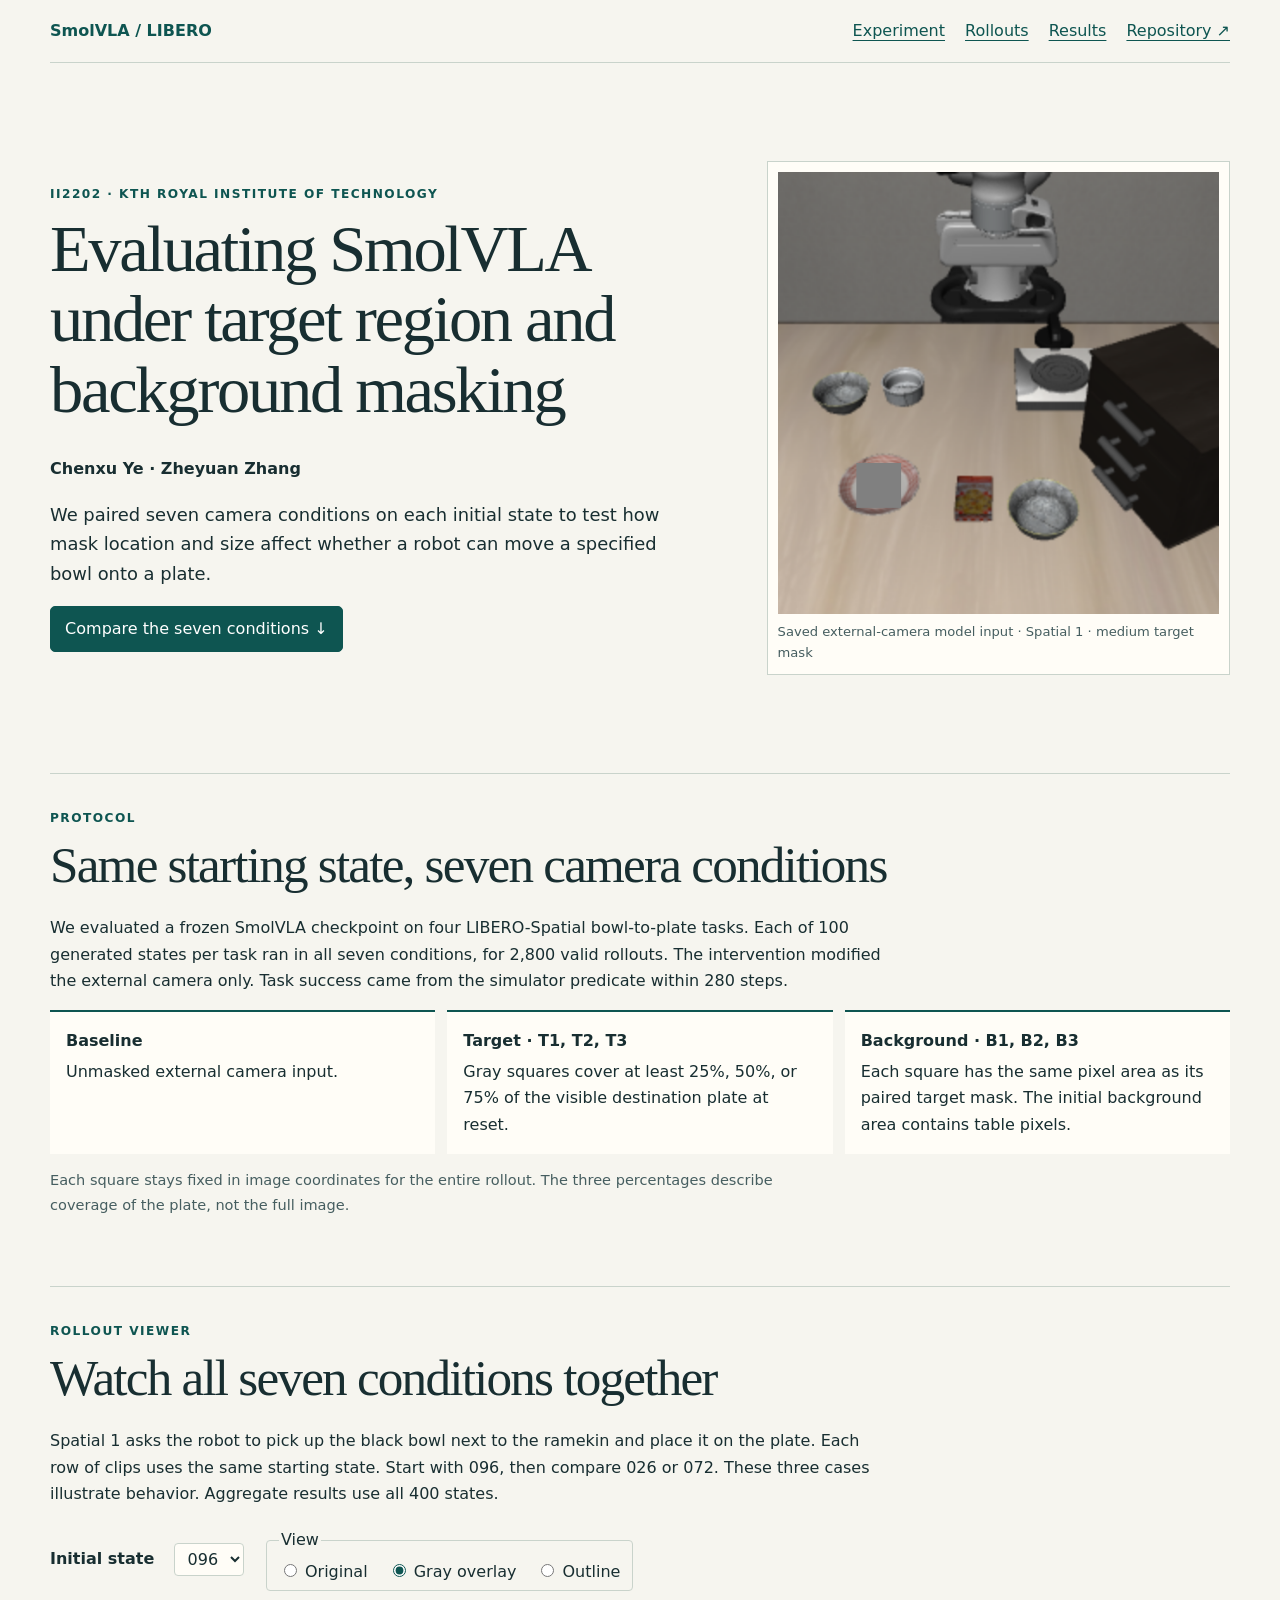
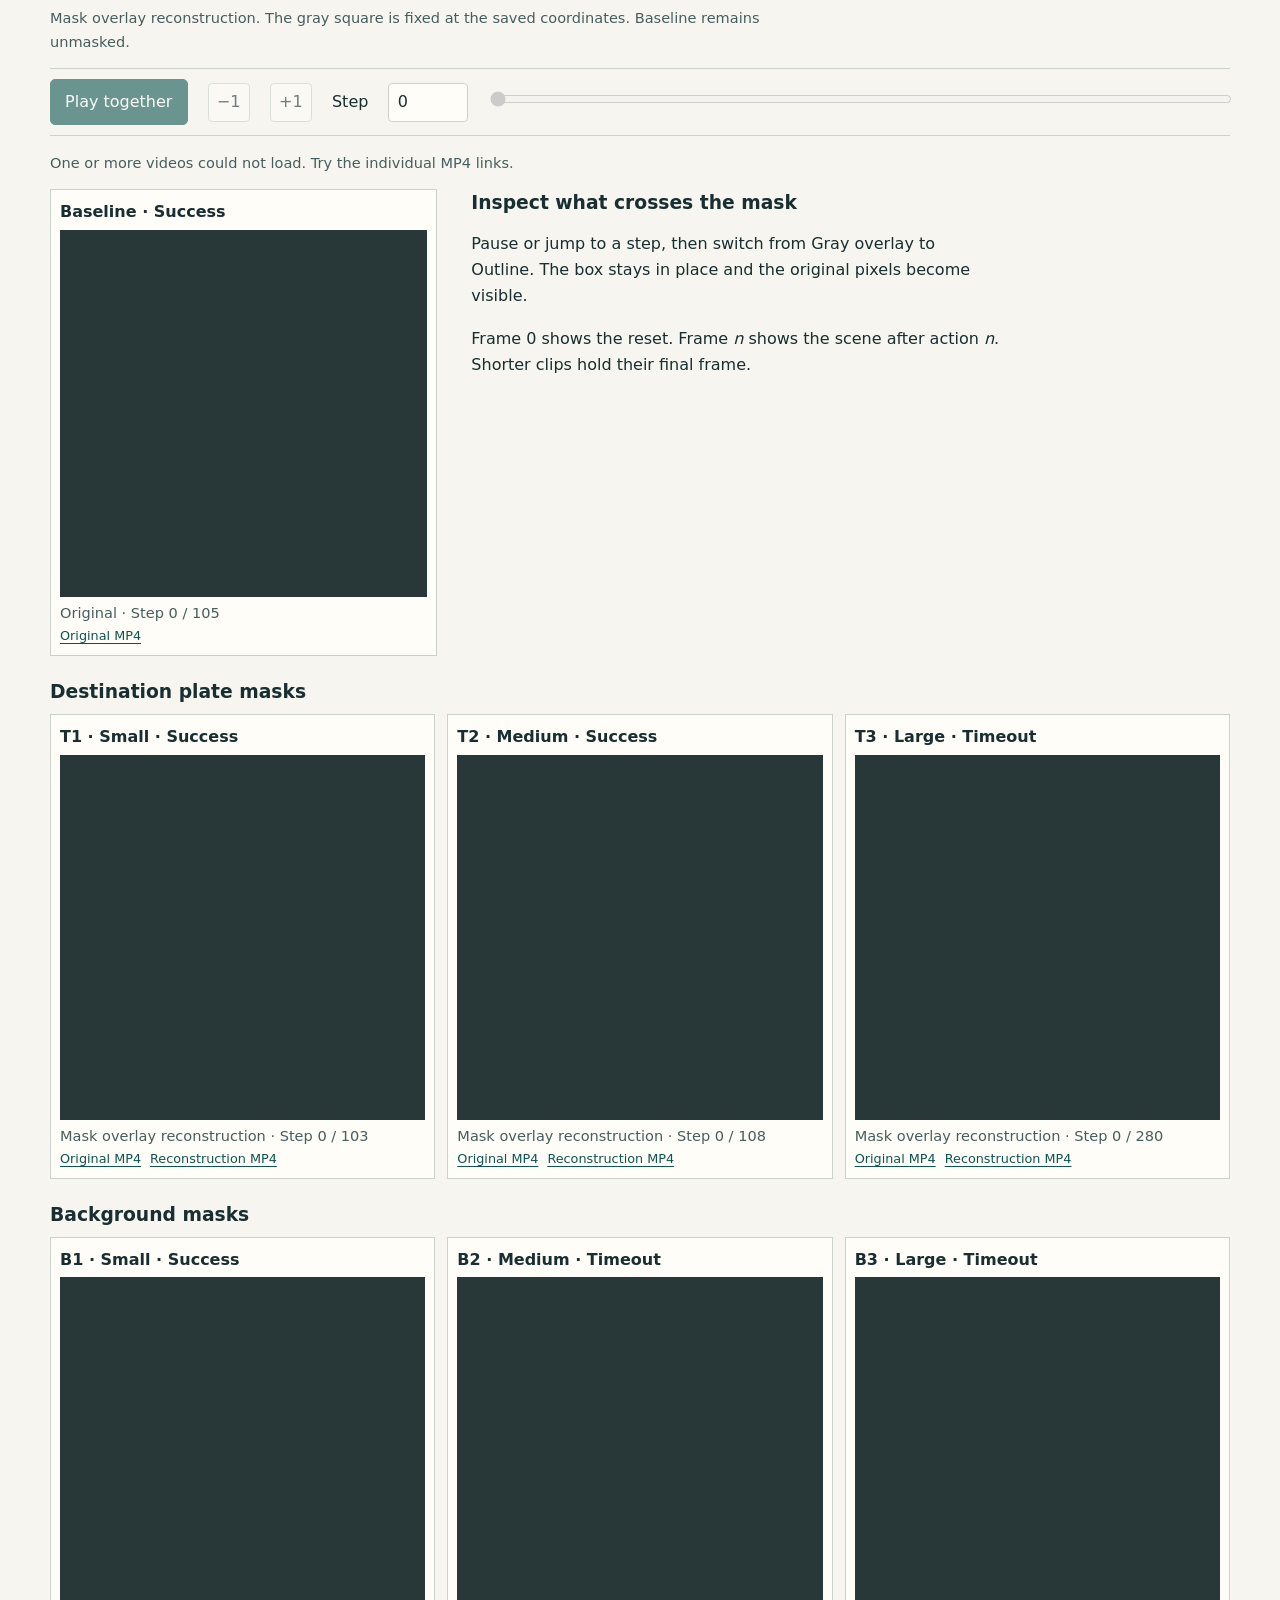
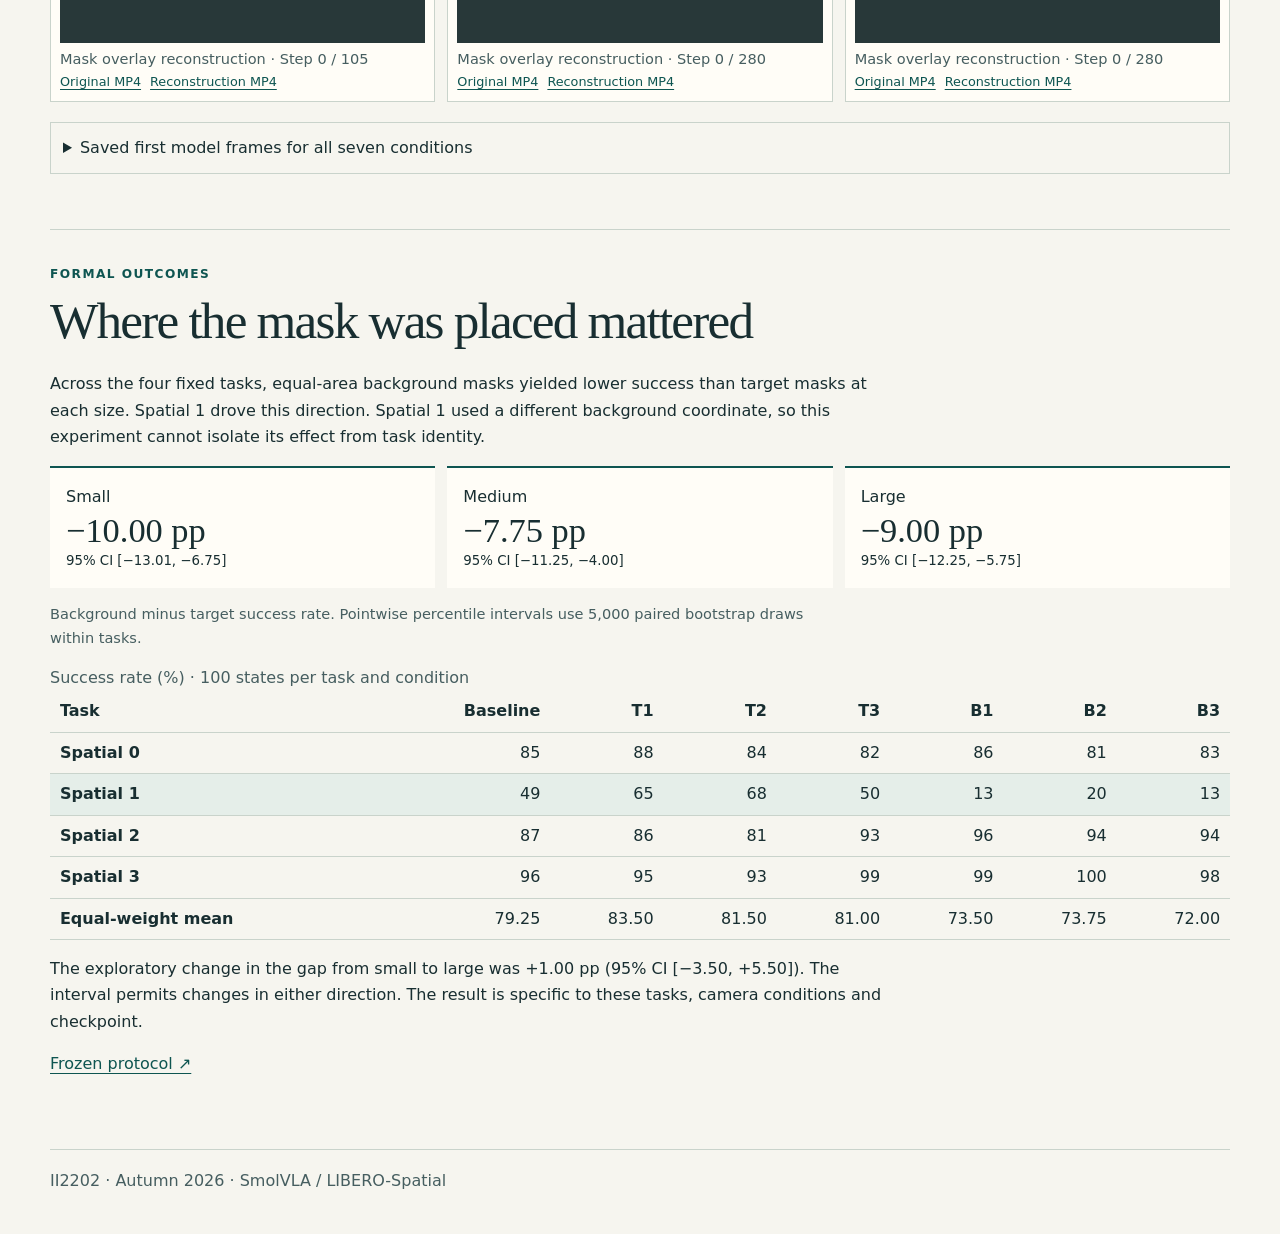
==== docs/project/index.html @ 7a245ce6 "Publish SmolVLA experiment project page and seven-condition viewer" ====
<!doctype html>
<html lang="en">
<head>
<meta charset="utf-8">
<meta name="viewport" content="width=device-width, initial-scale=1">
<meta name="description" content="A paired evaluation of target and background occlusion in SmolVLA, with synchronized LIBERO-Spatial rollout examples.">
<title>Evaluating SmolVLA under target region and background masking</title>
<link rel="stylesheet" href="style.css">
<script src="cases.js" defer></script>
<script src="review.js" defer></script>
</head>
<body>
<header class="wrap masthead"><a href="#" class="brand">SmolVLA / LIBERO</a><nav aria-label="Sections"><a href="#design">Experiment</a><a href="#demos">Rollouts</a><a href="#results">Results</a><a href="https://github.com/ZheyuanZeno/vla-study">Repository ↗</a></nav></header>
<main>
<section class="hero wrap">
<div><p class="eyebrow">II2202 · KTH Royal Institute of Technology</p><h1>Evaluating SmolVLA under target region and background masking</h1>
<p class="authors">Chenxu Ye · Zheyuan Zhang</p>
<p class="lede">We paired seven camera conditions on each initial state to test how mask location and size affect whether a robot can move a specified bowl onto a plate.</p>
<a class="button" href="#demos">Compare the seven conditions ↓</a></div>
<figure class="hero-image"><img src="media/096/T2-input.png" width="512" height="512" alt="The external model input, with a gray square partially covering the destination plate"><figcaption>Saved external-camera model input · Spatial 1 · medium target mask</figcaption></figure>
</section>
<section class="wrap section" id="design">
<p class="eyebrow">Protocol</p><h2>Same starting state, seven camera conditions</h2>
<p>We evaluated a frozen SmolVLA checkpoint on four LIBERO-Spatial bowl-to-plate tasks. Each of 100 generated states per task ran in all seven conditions, for 2,800 valid rollouts. The intervention modified the external camera only. Task success came from the simulator predicate within 280 steps.</p>
<div class="design">
<div><strong>Baseline</strong><p>Unmasked external camera input.</p></div>
<div><strong>Target · T1, T2, T3</strong><p>Gray squares cover at least 25%, 50%, or 75% of the visible destination plate at reset.</p></div>
<div><strong>Background · B1, B2, B3</strong><p>Each square has the same pixel area as its paired target mask. The initial background area contains table pixels.</p></div>
</div>
<p class="muted">Each square stays fixed in image coordinates for the entire rollout. The three percentages describe coverage of the plate, not the full image.</p>
</section>
<section class="wrap section" id="demos">
<p class="eyebrow">Rollout viewer</p><h2>Watch all seven conditions together</h2>
<p>Spatial 1 asks the robot to pick up the black bowl next to the ramekin and place it on the plate. Each row of clips uses the same starting state. Start with 096, then compare 026 or 072. These three cases illustrate behavior. Aggregate results use all 400 states.</p>
<div class="toolbar">
<label for="state"><strong>Initial state</strong></label><select id="state"><option value="096">096</option><option value="026">026</option><option value="072">072</option></select>
<fieldset id="modes"><legend>View</legend>
<label><input type="radio" name="mode" value="original"> Original</label>
<label><input type="radio" name="mode" value="reconstruction" checked> Gray overlay</label>
<label><input type="radio" name="mode" value="outline"> Outline</label></fieldset>
</div>
<p id="mode-note" class="muted">Gray squares reconstruct the saved mask location on the external camera footage.</p>
<div class="transport">
<button type="button" id="play" disabled>Play together</button>
<button type="button" id="prev" aria-label="Previous step" disabled>−1</button>
<button type="button" id="next" aria-label="Next step" disabled>+1</button>
<label for="step">Step</label><input id="step" type="number" min="0" value="0" disabled>
<label class="slider"><span class="sr-only">Rollout step</span><input id="seek" type="range" min="0" value="0" disabled></label>
</div>
<p id="status" class="muted" role="status">Loading videos…</p>
<div id="players">
<div class="baseline-grid"><div id="baseline"></div><div class="viewer-help"><h3>Inspect what crosses the mask</h3><p>Pause or jump to a step, then switch from Gray overlay to Outline. The box stays in place and the original pixels become visible.</p><p>Frame 0 shows the reset. Frame <i>n</i> shows the scene after action <i>n</i>. Shorter clips hold their final frame.</p></div></div>
<h3>Destination plate masks</h3><div class="clips" id="target"></div>
<h3>Background masks</h3><div class="clips" id="background"></div>
</div>
<details class="evidence"><summary>Saved first model frames for all seven conditions</summary><p>These are the saved <code>masked.png</code> images. The video overlays are reconstructed from external-camera recordings. Model input was saved independently at the first frame only.</p><div class="initial-grid" id="initial"></div></details>
</section>
<section class="wrap section" id="results">
<p class="eyebrow">Formal outcomes</p><h2>Where the mask was placed mattered</h2>
<p>Across the four fixed tasks, equal-area background masks yielded lower success than target masks at each size. Spatial 1 drove this direction. Spatial 1 used a different background coordinate, so this experiment cannot isolate its effect from task identity.</p>
<div class="gaps">
<div><span>Small</span><strong>−10.00 pp</strong><small>95% CI [−13.01, −6.75]</small></div>
<div><span>Medium</span><strong>−7.75 pp</strong><small>95% CI [−11.25, −4.00]</small></div>
<div><span>Large</span><strong>−9.00 pp</strong><small>95% CI [−12.25, −5.75]</small></div>
</div>
<p class="muted">Background minus target success rate. Pointwise percentile intervals use 5,000 paired bootstrap draws within tasks.</p>
<div class="table-scroll"><table>
<caption>Success rate (%) · 100 states per task and condition</caption>
<thead><tr><th scope="col">Task</th><th scope="col">Baseline</th><th scope="col">T1</th><th scope="col">T2</th><th scope="col">T3</th><th scope="col">B1</th><th scope="col">B2</th><th scope="col">B3</th></tr></thead>
<tbody><tr><th scope="row">Spatial 0</th><td>85</td><td>88</td><td>84</td><td>82</td><td>86</td><td>81</td><td>83</td></tr>
<tr class="highlight"><th scope="row">Spatial 1</th><td>49</td><td>65</td><td>68</td><td>50</td><td>13</td><td>20</td><td>13</td></tr>
<tr><th scope="row">Spatial 2</th><td>87</td><td>86</td><td>81</td><td>93</td><td>96</td><td>94</td><td>94</td></tr>
<tr><th scope="row">Spatial 3</th><td>96</td><td>95</td><td>93</td><td>99</td><td>99</td><td>100</td><td>98</td></tr>
<tr><th scope="row">Equal-weight mean</th><td>79.25</td><td>83.50</td><td>81.50</td><td>81.00</td><td>73.50</td><td>73.75</td><td>72.00</td></tr></tbody></table></div>
<p>The exploratory change in the gap from small to large was +1.00 pp (95% CI [−3.50, +5.50]). The interval permits changes in either direction. The result is specific to these tasks, camera conditions and checkpoint.</p>
<p><a href="https://github.com/ZheyuanZeno/vla-study/blob/main/configs/formal_fresh100_protocol.json">Frozen protocol ↗</a></p>
</section>
</main>
<footer class="wrap">II2202 · Autumn 2026 · SmolVLA / LIBERO-Spatial</footer>
</body></html>
---- docs/project/style.css ----
:root{color-scheme:light;--paper:#f6f5ef;--ink:#182e31;--muted:#465e60;--teal:#0e5551;--line:#c9d3cb;--white:#fffdf7;font:16px/1.65 "Instrument Sans",system-ui,sans-serif;color:var(--ink);background:var(--paper)}
*{box-sizing:border-box}body{margin:0}.wrap{width:min(1180px,calc(100% - 40px));margin-inline:auto}
a{color:var(--teal);text-underline-offset:.22em}.masthead,.masthead nav,.toolbar,fieldset,.transport,.links{display:flex;gap:12px 20px;align-items:center;flex-wrap:wrap}.masthead{justify-content:space-between;border-bottom:1px solid var(--line);padding-block:18px}.brand{font-weight:750;text-decoration:none}
.hero{display:grid;grid-template-columns:minmax(0,1.15fr) minmax(300px,.85fr);gap:clamp(28px,7vw,90px);align-items:center;padding-block:clamp(36px,8vw,98px)}
h1,h2{font-family:"Instrument Serif",Georgia,serif;font-weight:500;line-height:1.06;letter-spacing:-.035em;margin:.14em 0 .45em}h1{font-size:clamp(2.65rem,5.2vw,4.9rem)}h2{font-size:clamp(2rem,4vw,3.25rem)}h3{line-height:1.25;margin:1.3em 0 .55em}
.eyebrow{font-size:.76rem;font-weight:750;text-transform:uppercase;letter-spacing:.12em;color:var(--teal);margin:0 0 .8em}.authors{font-weight:650}.lede{font-size:1.12rem}.button,#play{display:inline-block;background:var(--teal);color:white;text-decoration:none;border:1px solid var(--teal);border-radius:5px;padding:.55em .88em}
figure{margin:0}.hero-image{border:1px solid var(--line);background:var(--white);padding:10px}.hero-image figcaption{font-size:.82rem;color:var(--muted);margin-top:7px}img,video{display:block;width:100%;height:auto}
.section{padding-block:34px 55px;border-top:1px solid var(--line)}.section>p{max-width:82ch}.muted,.caption{color:var(--muted);font-size:.91rem}
.design,.gaps,.clips{display:grid;grid-template-columns:repeat(3,minmax(0,1fr));gap:12px}.design>div,.gaps>div{background:var(--white);padding:16px;border-top:2px solid var(--teal)}.design p{margin:.25em 0 0}.gaps strong,.gaps small{display:block}.gaps strong{font:2.15rem Georgia,serif}
.toolbar{margin-top:20px}fieldset{border:1px solid var(--line);border-radius:4px;padding:5px 12px}input[type=radio]{accent-color:var(--teal)}.transport{padding:10px 0;border-block:1px solid var(--line)}
button,select,input[type=number]{font:inherit;color:inherit;padding:.32em .52em;border:1px solid var(--line);border-radius:4px;background:var(--white)}button,summary{cursor:pointer}button:disabled{opacity:.6}.slider{flex:1 1 190px}.slider input{width:100%;accent-color:var(--teal)}input[type=number]{width:5em}.sr-only{position:absolute;clip-path:inset(50%);width:1px;height:1px;overflow:hidden}
.baseline-grid{display:grid;grid-template-columns:minmax(0,1fr) minmax(0,2fr);gap:18px;align-items:start}.viewer-help{padding:2px 16px;max-width:55ch}.viewer-help h3{margin-top:0}
.frame{background:var(--white);border:1px solid var(--line);padding:9px;min-width:0}.label{font-weight:700}.media{position:relative;aspect-ratio:1;background:#283839;margin:.25em 0}.media video{aspect-ratio:1;object-fit:contain}.outline{position:absolute;box-sizing:border-box;pointer-events:none;border:2px solid #ffb13b}.links{font-size:.8rem;gap:3px 9px}.initial-grid{display:grid;grid-template-columns:repeat(4,minmax(0,1fr));gap:8px}
.evidence{margin-top:20px;border:1px solid var(--line);padding:12px}.table-scroll{overflow:auto}table{width:100%;border-collapse:collapse;font-variant-numeric:tabular-nums}caption{text-align:left;color:var(--muted)}th,td{padding:.44em .62em;border-bottom:1px solid var(--line);white-space:nowrap;text-align:right}th:first-child{text-align:left}.highlight{background:#e5eee9}footer{border-top:1px solid var(--line);padding:18px 0 40px;color:var(--muted)}
@media(max-width:700px){.hero,.baseline-grid{grid-template-columns:1fr}.hero-image{max-width:440px}.clips,.initial-grid{grid-template-columns:repeat(2,minmax(0,1fr))}.design,.gaps{grid-template-columns:1fr}}
@media(max-width:380px){.clips,.initial-grid{grid-template-columns:1fr}}
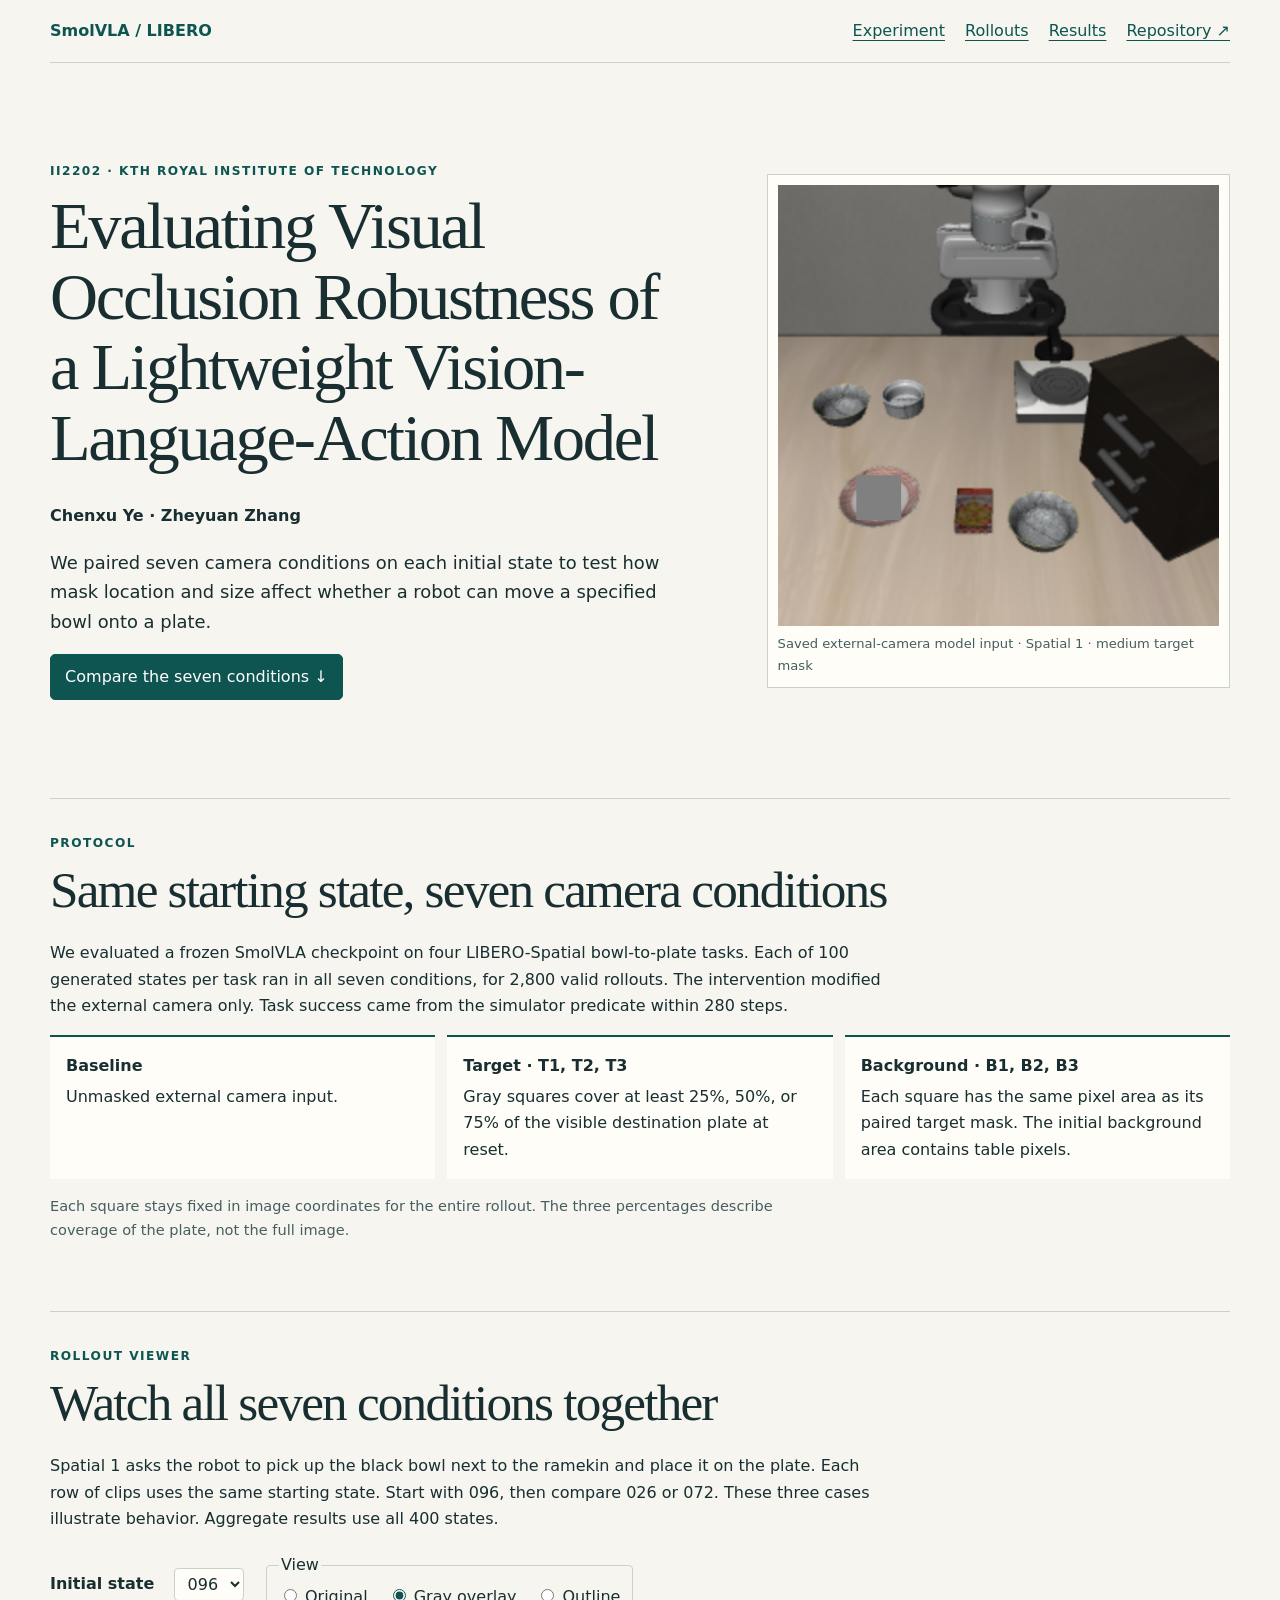
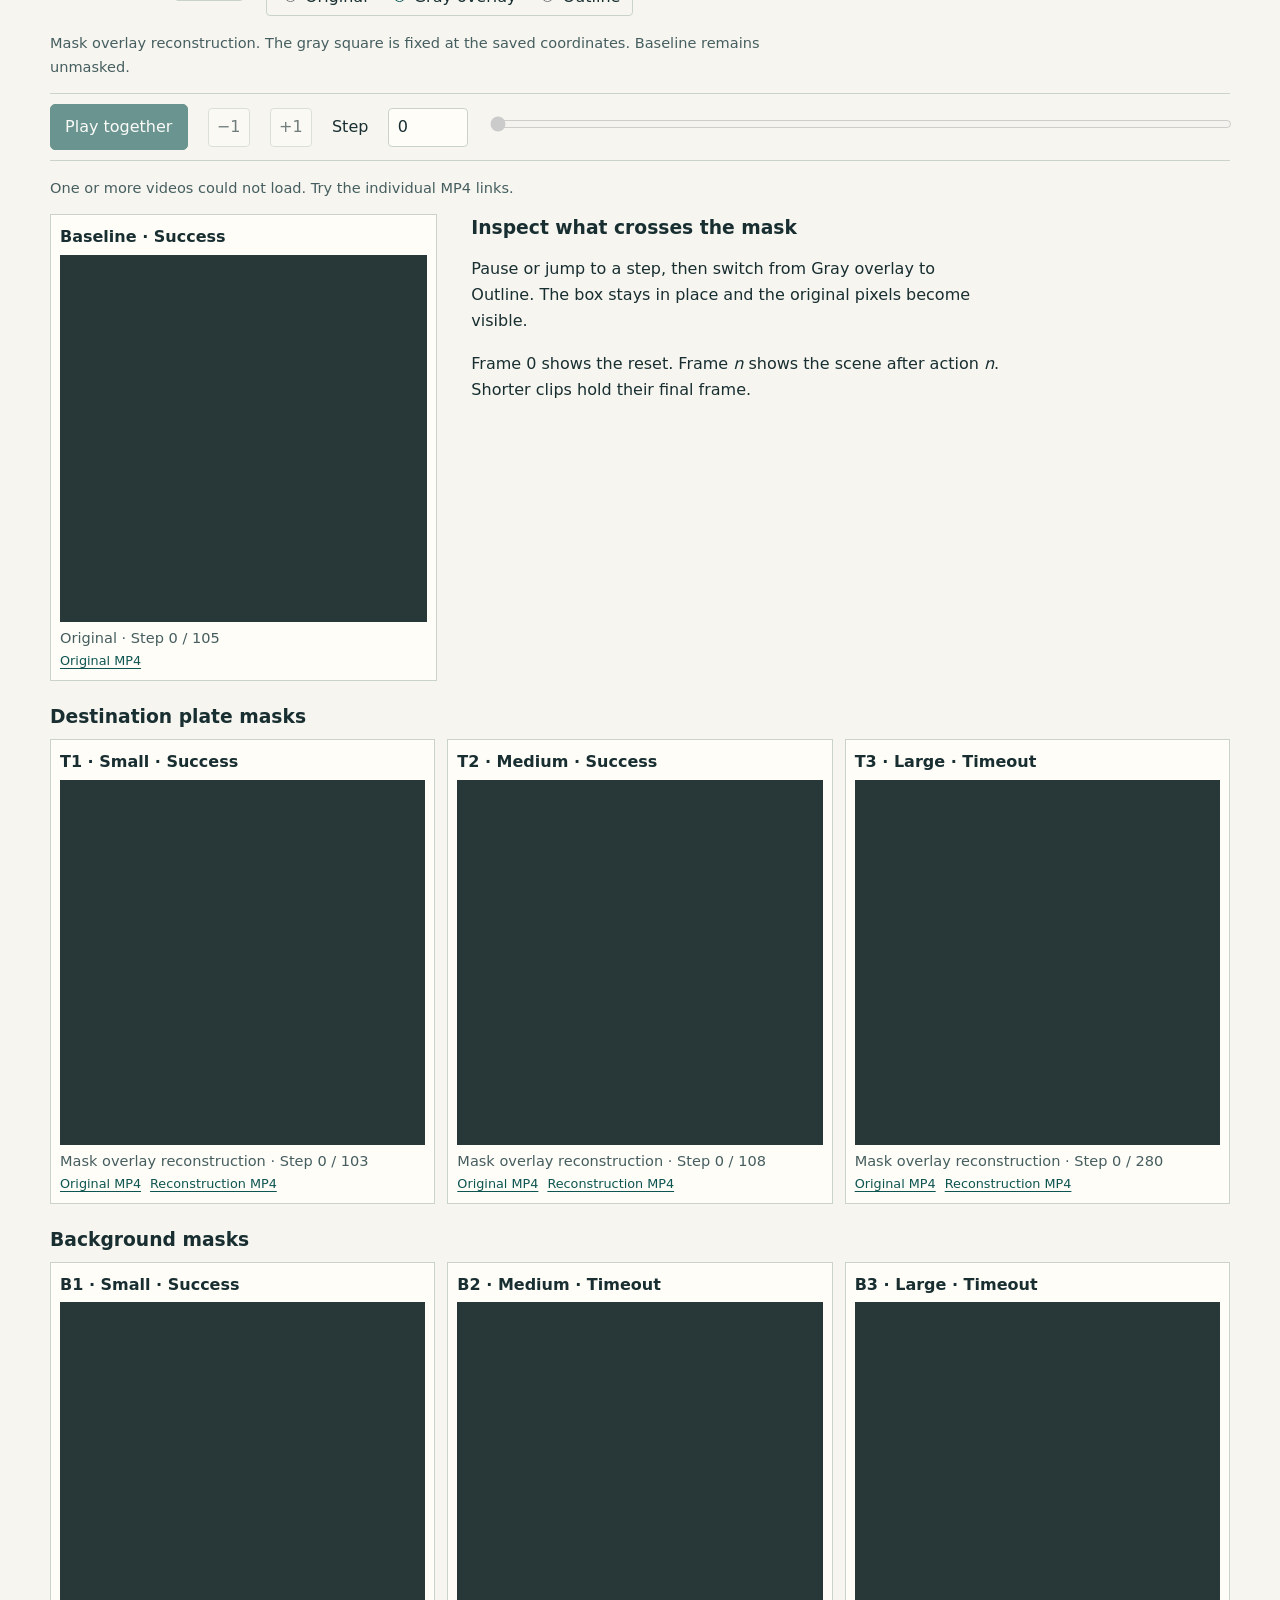
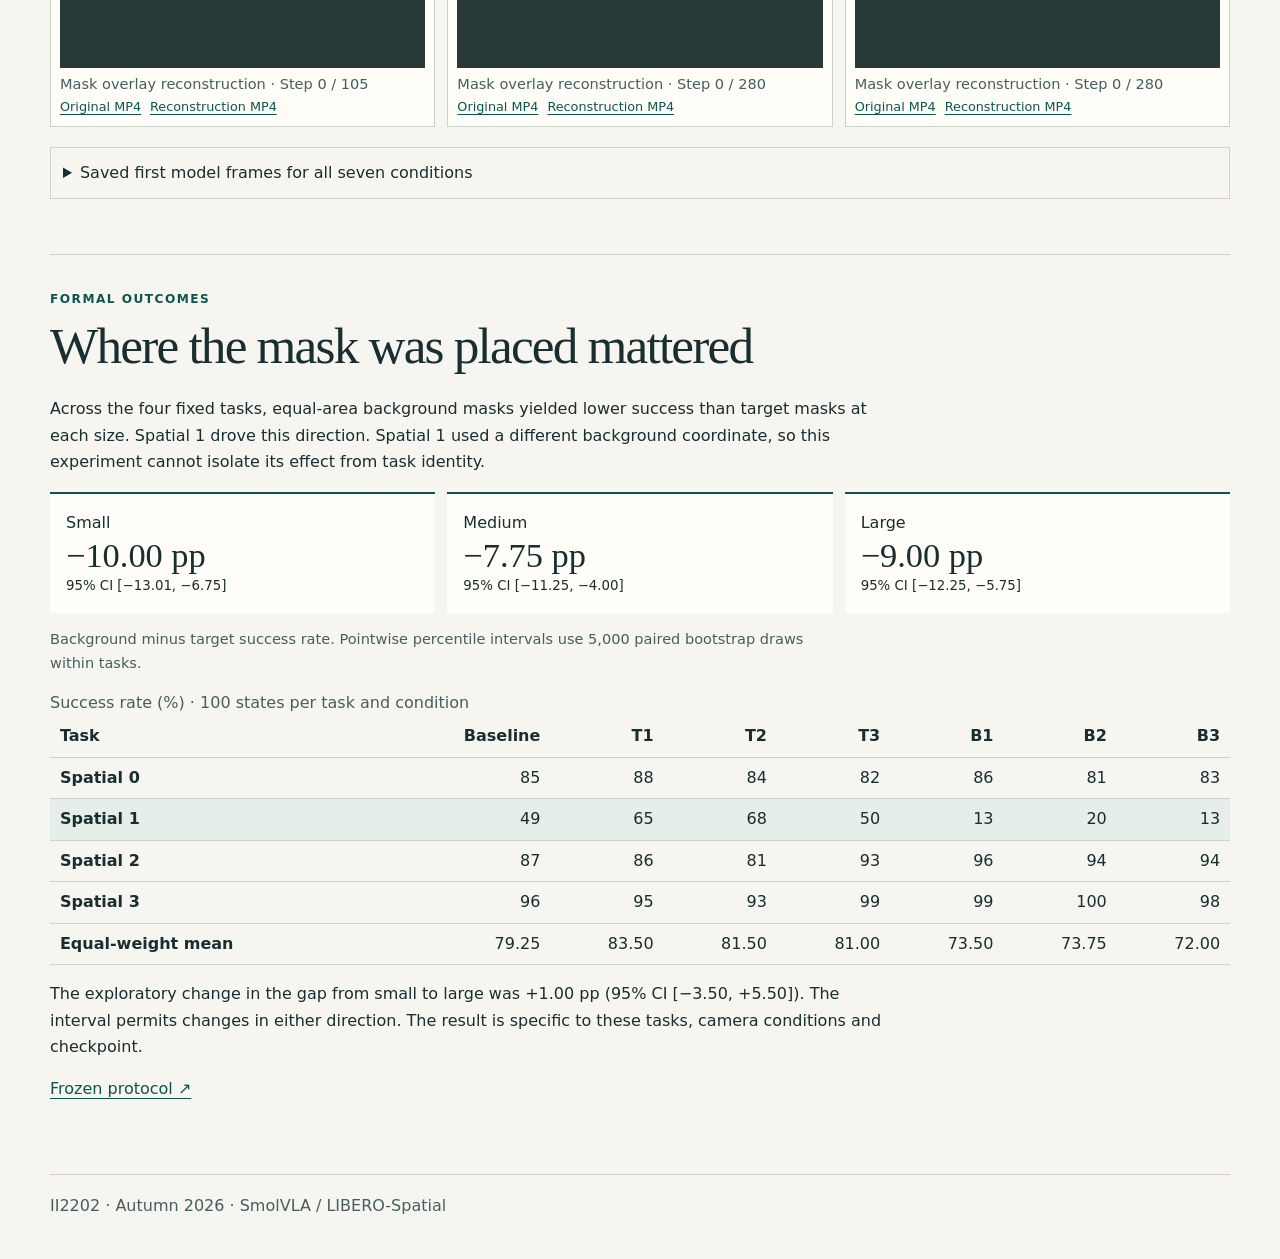
==== commit 5935b8dd: "Match project page title to the original research plan" ====
--- a/docs/project/index.html
+++ b/docs/project/index.html
@@ -4,7 +4,7 @@
 <meta charset="utf-8">
 <meta name="viewport" content="width=device-width, initial-scale=1">
 <meta name="description" content="A paired evaluation of target and background occlusion in SmolVLA, with synchronized LIBERO-Spatial rollout examples.">
-<title>Evaluating SmolVLA under target region and background masking</title>
+<title>Evaluating Visual Occlusion Robustness of a Lightweight Vision-Language-Action Model</title>
 <link rel="stylesheet" href="style.css">
 <script src="cases.js" defer></script>
 <script src="review.js" defer></script>
@@ -13,7 +13,7 @@
 <header class="wrap masthead"><a href="#" class="brand">SmolVLA / LIBERO</a><nav aria-label="Sections"><a href="#design">Experiment</a><a href="#demos">Rollouts</a><a href="#results">Results</a><a href="https://github.com/ZheyuanZeno/vla-study">Repository ↗</a></nav></header>
 <main>
 <section class="hero wrap">
-<div><p class="eyebrow">II2202 · KTH Royal Institute of Technology</p><h1>Evaluating SmolVLA under target region and background masking</h1>
+<div><p class="eyebrow">II2202 · KTH Royal Institute of Technology</p><h1>Evaluating Visual Occlusion Robustness of a Lightweight Vision-Language-Action Model</h1>
 <p class="authors">Chenxu Ye · Zheyuan Zhang</p>
 <p class="lede">We paired seven camera conditions on each initial state to test how mask location and size affect whether a robot can move a specified bowl onto a plate.</p>
 <a class="button" href="#demos">Compare the seven conditions ↓</a></div>
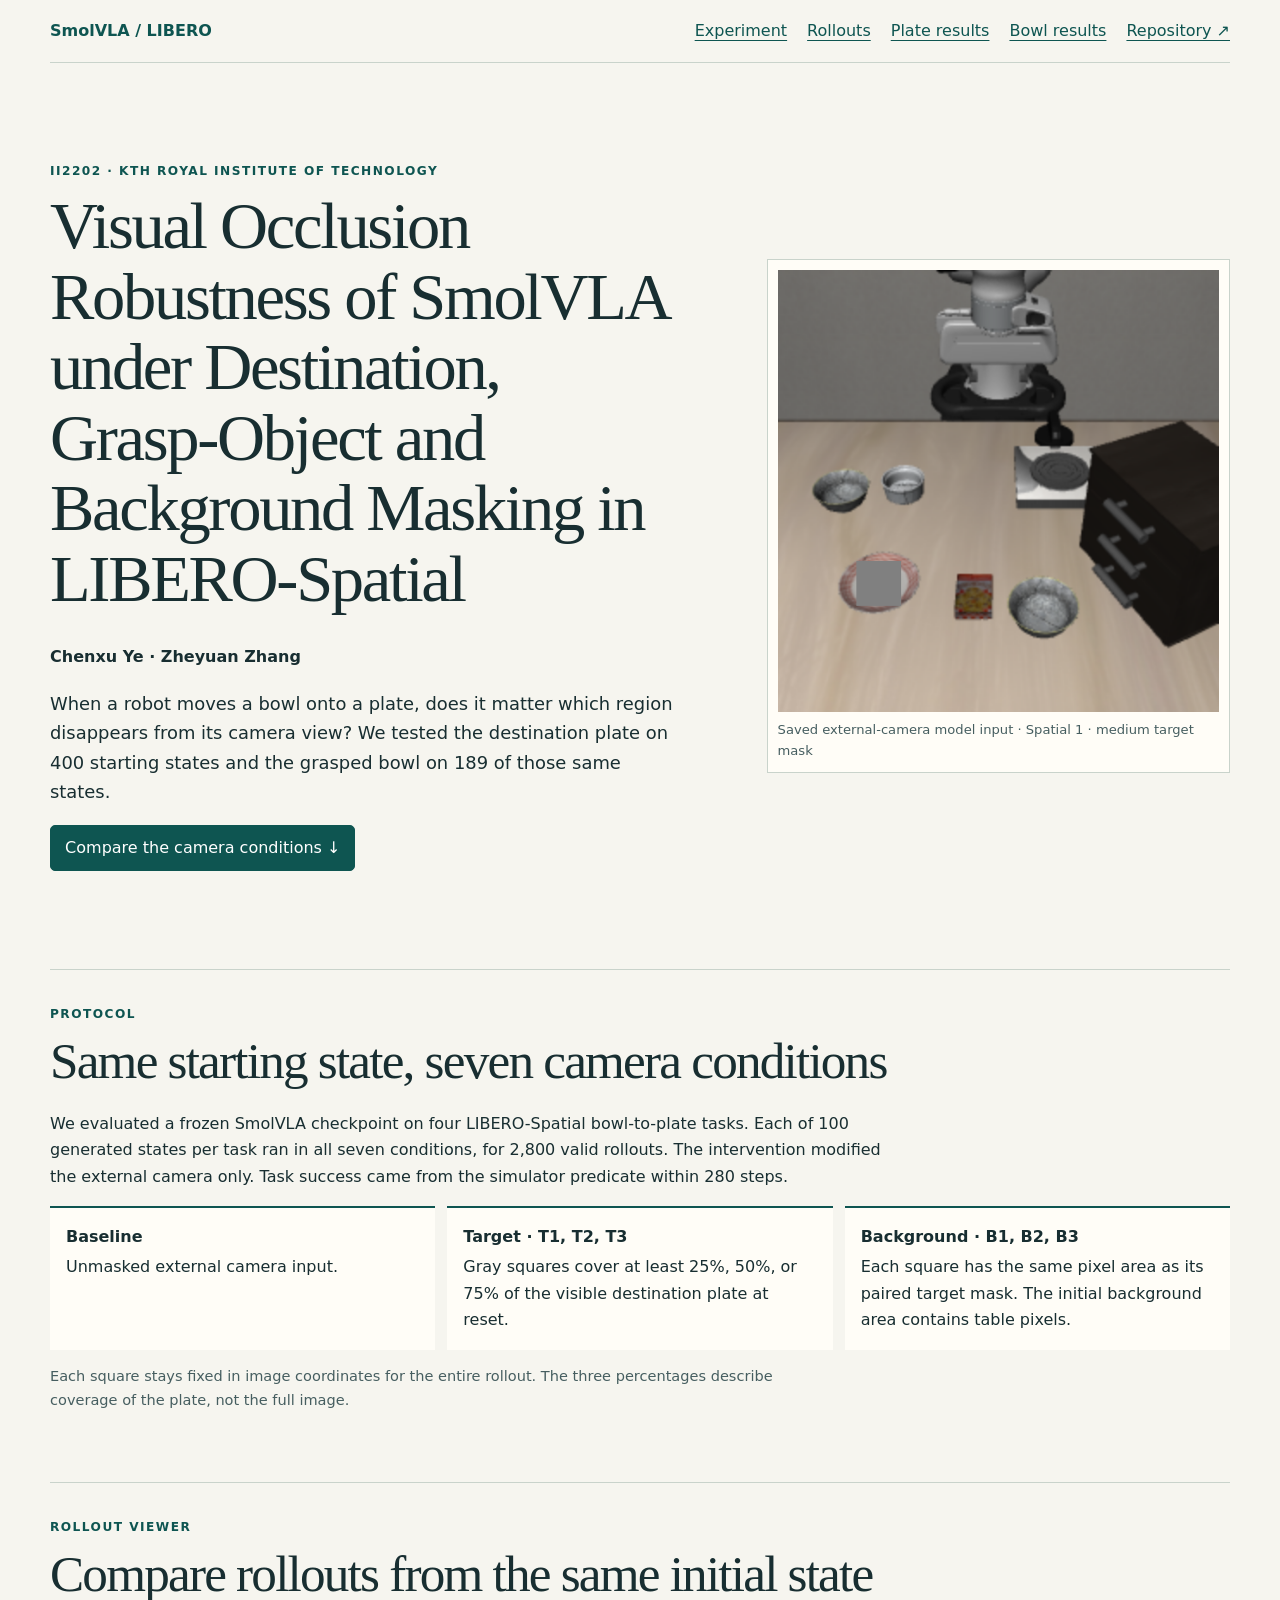
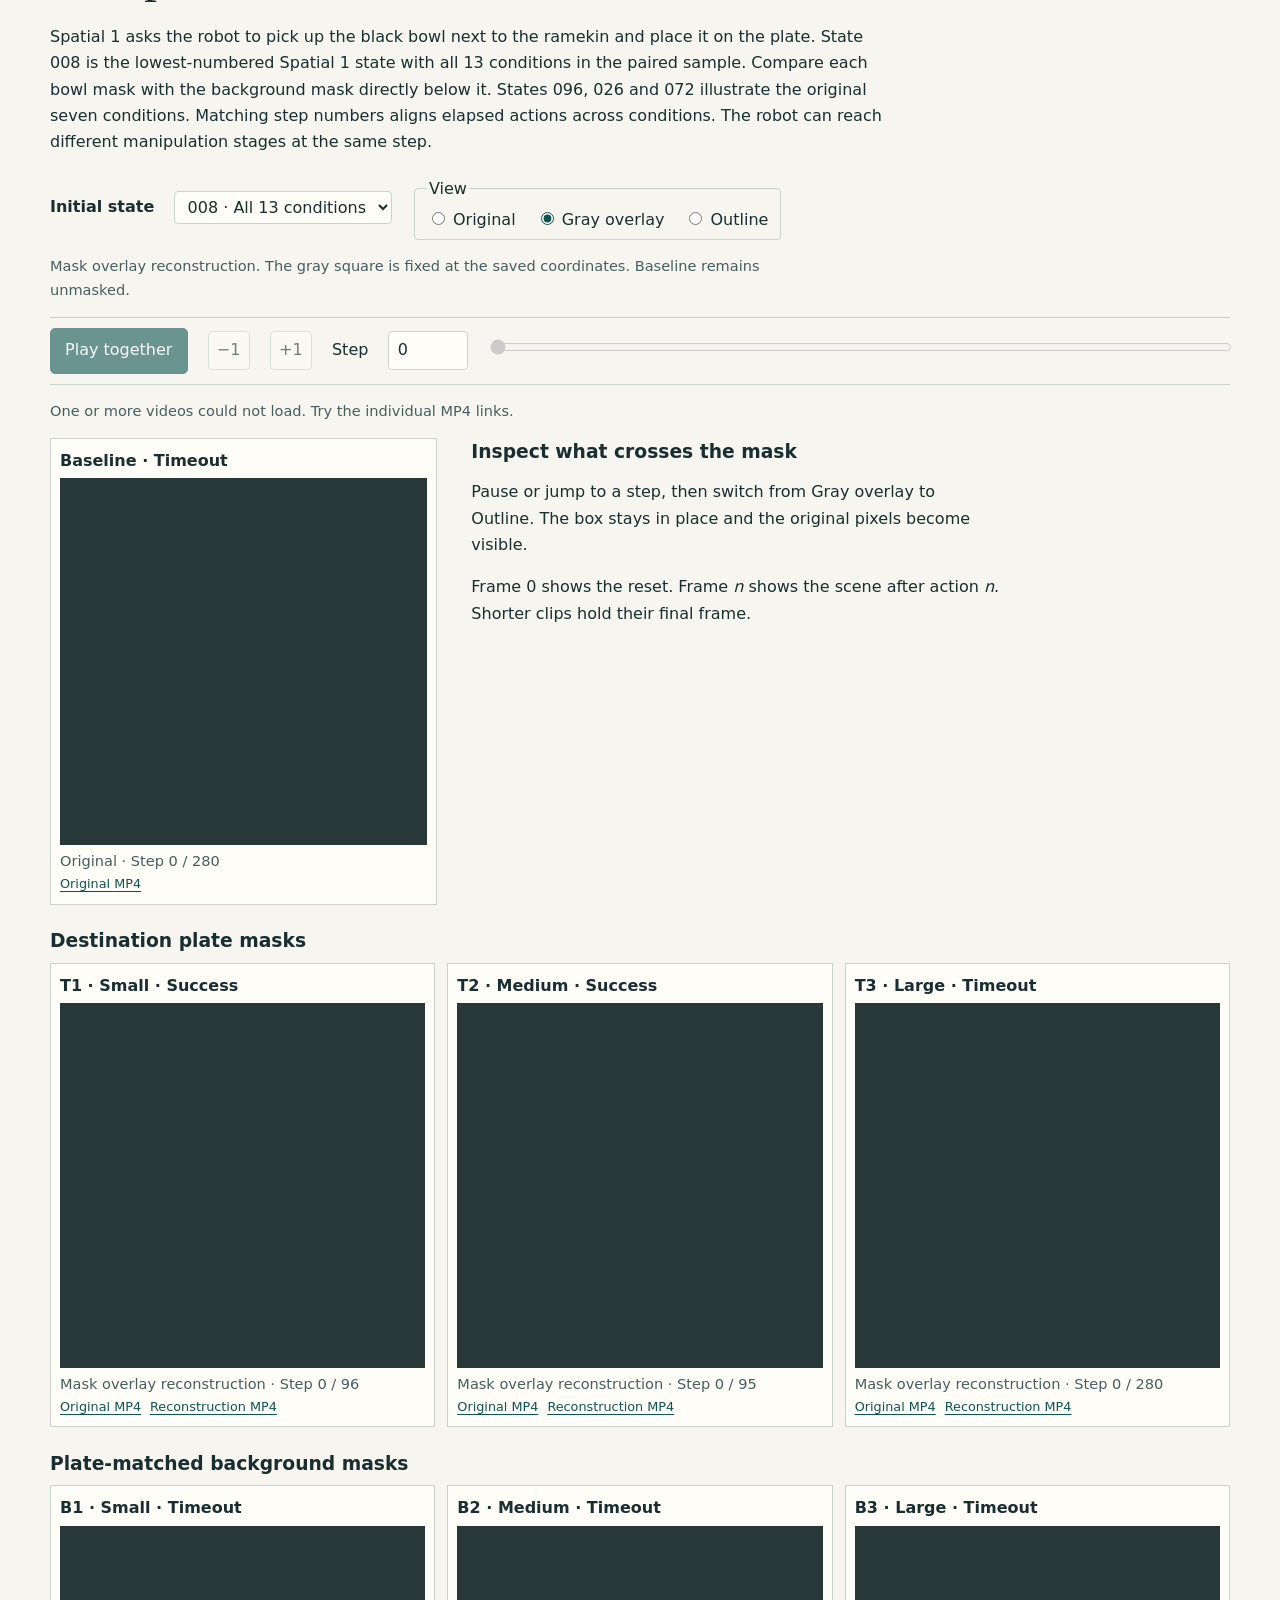
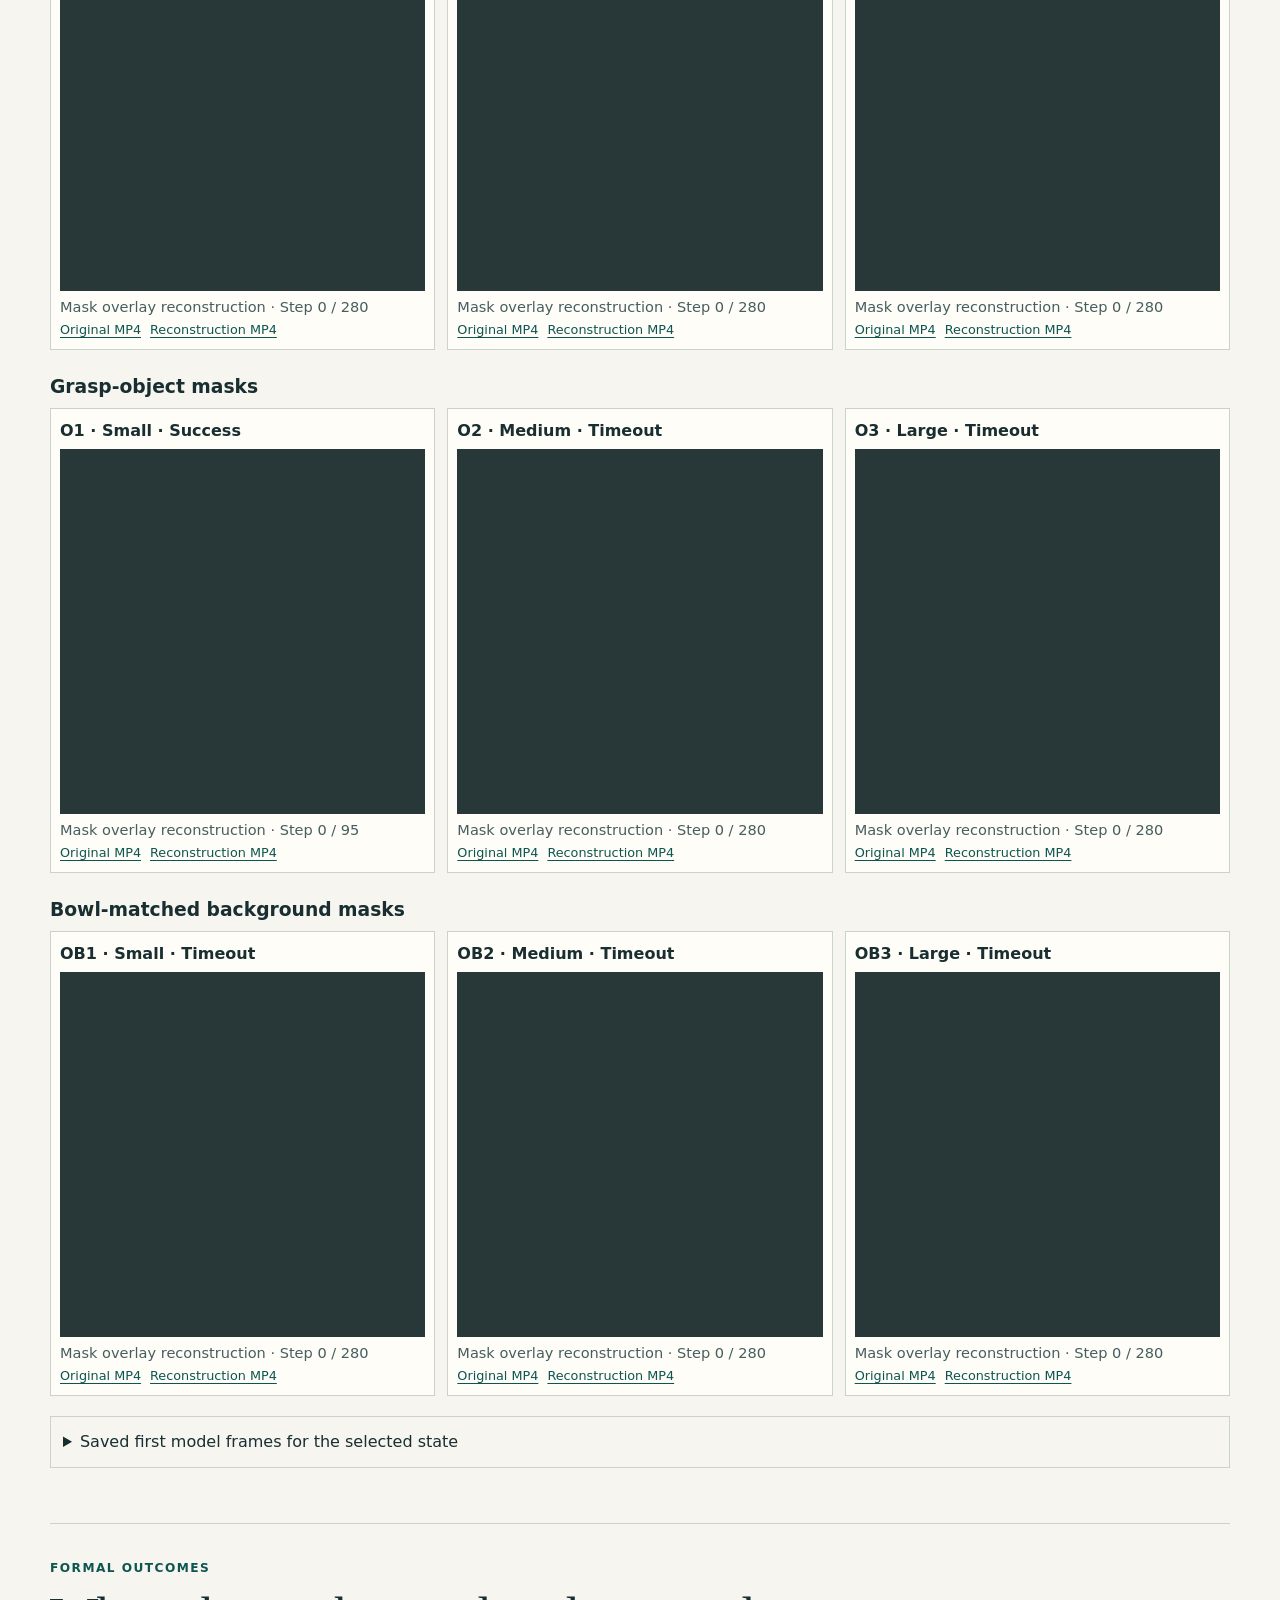
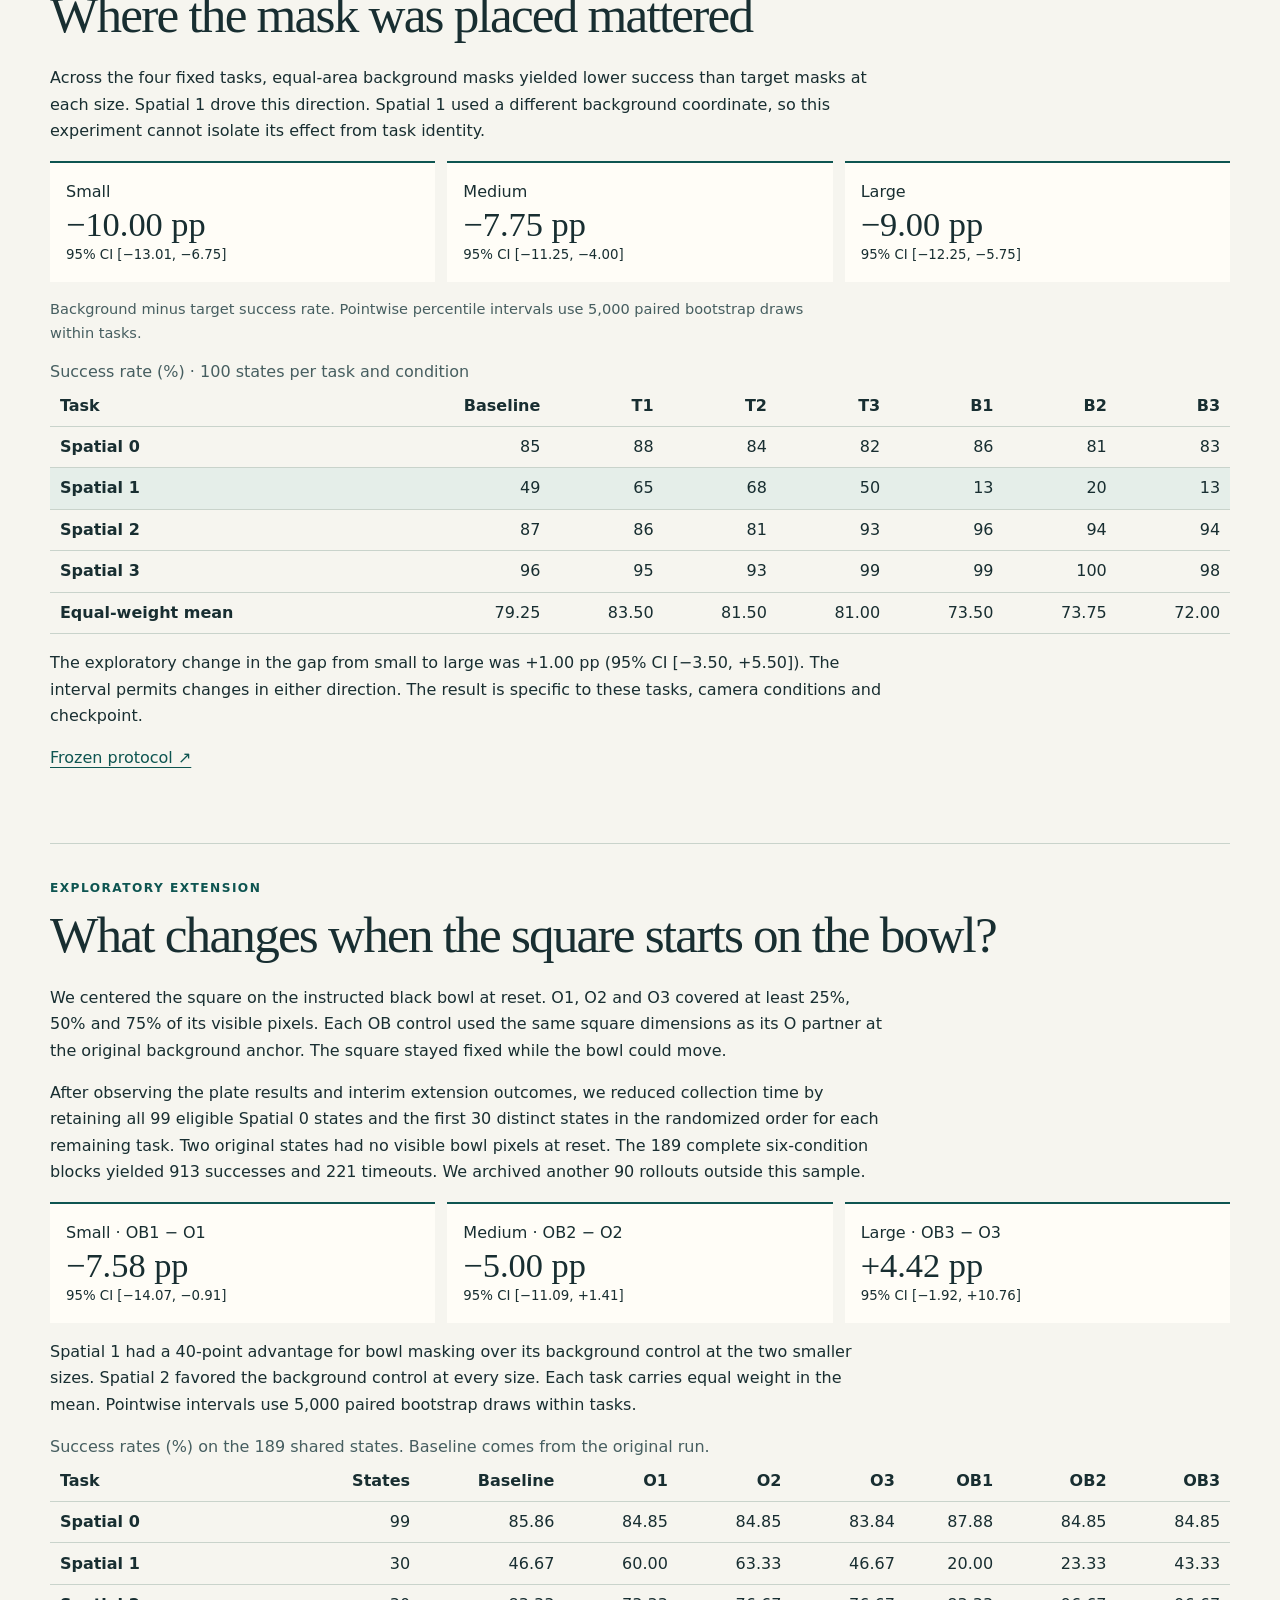
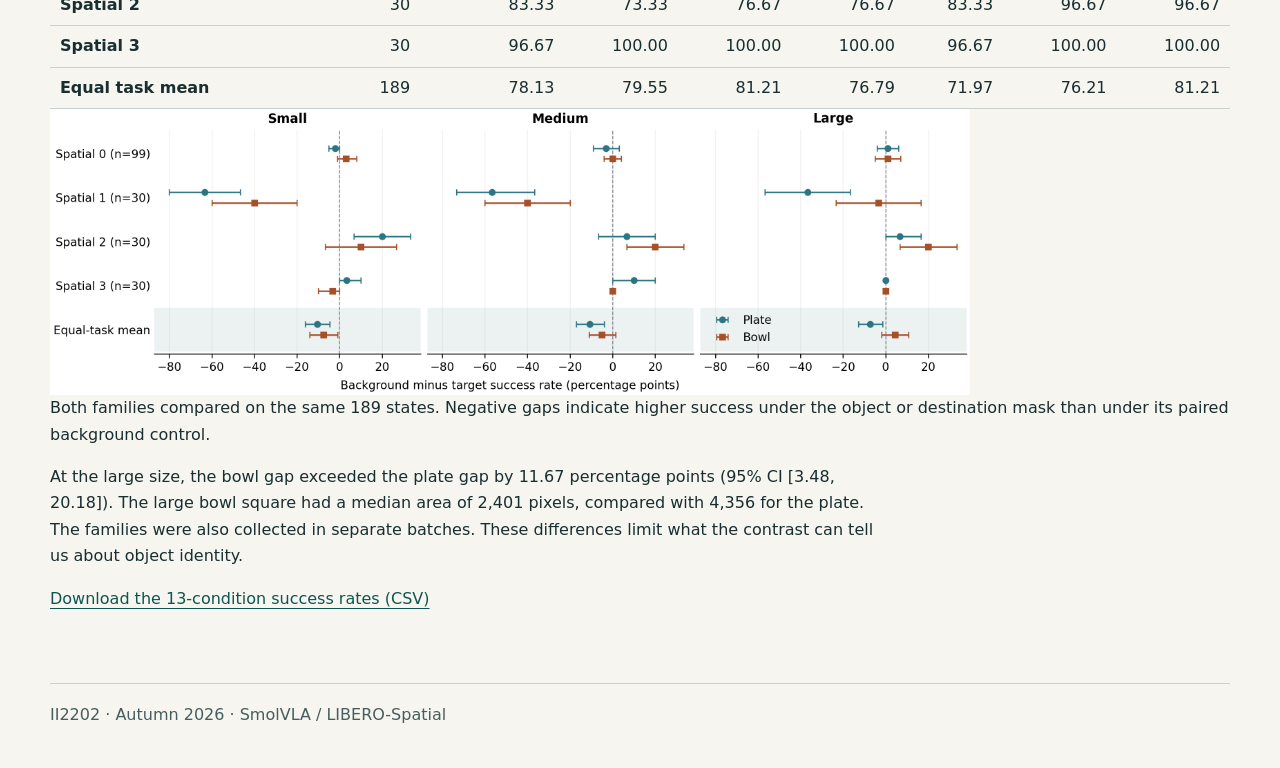
==== commit 6e14956d: "Publish paired grasp-object results and 13-condition rollout viewer" ====
--- a/docs/project/index.html
+++ b/docs/project/index.html
@@ -4,19 +4,19 @@
 <meta charset="utf-8">
 <meta name="viewport" content="width=device-width, initial-scale=1">
 <meta name="description" content="A paired evaluation of target and background occlusion in SmolVLA, with synchronized LIBERO-Spatial rollout examples.">
-<title>Evaluating Visual Occlusion Robustness of a Lightweight Vision-Language-Action Model</title>
+<title>Visual Occlusion Robustness of SmolVLA under Destination, Grasp-Object and Background Masking in LIBERO-Spatial</title>
 <link rel="stylesheet" href="style.css">
 <script src="cases.js" defer></script>
 <script src="review.js" defer></script>
 </head>
 <body>
-<header class="wrap masthead"><a href="#" class="brand">SmolVLA / LIBERO</a><nav aria-label="Sections"><a href="#design">Experiment</a><a href="#demos">Rollouts</a><a href="#results">Results</a><a href="https://github.com/ZheyuanZeno/vla-study">Repository ↗</a></nav></header>
+<header class="wrap masthead"><a href="#" class="brand">SmolVLA / LIBERO</a><nav aria-label="Sections"><a href="#design">Experiment</a><a href="#demos">Rollouts</a><a href="#results">Plate results</a><a href="#extension">Bowl results</a><a href="https://github.com/ZheyuanZeno/vla-study">Repository ↗</a></nav></header>
 <main>
 <section class="hero wrap">
-<div><p class="eyebrow">II2202 · KTH Royal Institute of Technology</p><h1>Evaluating Visual Occlusion Robustness of a Lightweight Vision-Language-Action Model</h1>
+<div><p class="eyebrow">II2202 · KTH Royal Institute of Technology</p><h1>Visual Occlusion Robustness of SmolVLA under Destination, Grasp-Object and Background Masking in LIBERO-Spatial</h1>
 <p class="authors">Chenxu Ye · Zheyuan Zhang</p>
-<p class="lede">We paired seven camera conditions on each initial state to test how mask location and size affect whether a robot can move a specified bowl onto a plate.</p>
-<a class="button" href="#demos">Compare the seven conditions ↓</a></div>
+<p class="lede">When a robot moves a bowl onto a plate, does it matter which region disappears from its camera view? We tested the destination plate on 400 starting states and the grasped bowl on 189 of those same states.</p>
+<a class="button" href="#demos">Compare the camera conditions ↓</a></div>
 <figure class="hero-image"><img src="media/096/T2-input.png" width="512" height="512" alt="The external model input, with a gray square partially covering the destination plate"><figcaption>Saved external-camera model input · Spatial 1 · medium target mask</figcaption></figure>
 </section>
 <section class="wrap section" id="design">
@@ -30,10 +30,10 @@
 <p class="muted">Each square stays fixed in image coordinates for the entire rollout. The three percentages describe coverage of the plate, not the full image.</p>
 </section>
 <section class="wrap section" id="demos">
-<p class="eyebrow">Rollout viewer</p><h2>Watch all seven conditions together</h2>
-<p>Spatial 1 asks the robot to pick up the black bowl next to the ramekin and place it on the plate. Each row of clips uses the same starting state. Start with 096, then compare 026 or 072. These three cases illustrate behavior. Aggregate results use all 400 states.</p>
+<p class="eyebrow">Rollout viewer</p><h2>Compare rollouts from the same initial state</h2>
+<p>Spatial 1 asks the robot to pick up the black bowl next to the ramekin and place it on the plate. State 008 is the lowest-numbered Spatial 1 state with all 13 conditions in the paired sample. Compare each bowl mask with the background mask directly below it. States 096, 026 and 072 illustrate the original seven conditions. Matching step numbers aligns elapsed actions across conditions. The robot can reach different manipulation stages at the same step.</p>
 <div class="toolbar">
-<label for="state"><strong>Initial state</strong></label><select id="state"><option value="096">096</option><option value="026">026</option><option value="072">072</option></select>
+<label for="state"><strong>Initial state</strong></label><select id="state"><option value="008">008 · All 13 conditions</option><option value="096">096 · Primary study</option><option value="026">026</option><option value="072">072</option></select>
 <fieldset id="modes"><legend>View</legend>
 <label><input type="radio" name="mode" value="original"> Original</label>
 <label><input type="radio" name="mode" value="reconstruction" checked> Gray overlay</label>
@@ -51,9 +51,10 @@
 <div id="players">
 <div class="baseline-grid"><div id="baseline"></div><div class="viewer-help"><h3>Inspect what crosses the mask</h3><p>Pause or jump to a step, then switch from Gray overlay to Outline. The box stays in place and the original pixels become visible.</p><p>Frame 0 shows the reset. Frame <i>n</i> shows the scene after action <i>n</i>. Shorter clips hold their final frame.</p></div></div>
 <h3>Destination plate masks</h3><div class="clips" id="target"></div>
-<h3>Background masks</h3><div class="clips" id="background"></div>
+<h3>Plate-matched background masks</h3><div class="clips" id="background"></div>
+<div id="object-family"><h3>Grasp-object masks</h3><div class="clips" id="object"></div><h3>Bowl-matched background masks</h3><div class="clips" id="object-background"></div></div>
 </div>
-<details class="evidence"><summary>Saved first model frames for all seven conditions</summary><p>These are the saved <code>masked.png</code> images. The video overlays are reconstructed from external-camera recordings. Model input was saved independently at the first frame only.</p><div class="initial-grid" id="initial"></div></details>
+<details class="evidence"><summary>Saved first model frames for the selected state</summary><p>These are the saved <code>masked.png</code> images. The video overlays are reconstructed from external-camera recordings. Model input was saved independently at the first frame only.</p><div class="initial-grid" id="initial"></div></details>
 </section>
 <section class="wrap section" id="results">
 <p class="eyebrow">Formal outcomes</p><h2>Where the mask was placed mattered</h2>
@@ -75,6 +76,16 @@
 <p>The exploratory change in the gap from small to large was +1.00 pp (95% CI [−3.50, +5.50]). The interval permits changes in either direction. The result is specific to these tasks, camera conditions and checkpoint.</p>
 <p><a href="https://github.com/ZheyuanZeno/vla-study/blob/main/configs/formal_fresh100_protocol.json">Frozen protocol ↗</a></p>
 </section>
+<section class="wrap section" id="extension">
+<p class="eyebrow">Exploratory extension</p><h2>What changes when the square starts on the bowl?</h2>
+<p>We centered the square on the instructed black bowl at reset. O1, O2 and O3 covered at least 25%, 50% and 75% of its visible pixels. Each OB control used the same square dimensions as its O partner at the original background anchor. The square stayed fixed while the bowl could move.</p>
+<p>After observing the plate results and interim extension outcomes, we reduced collection time by retaining all 99 eligible Spatial 0 states and the first 30 distinct states in the randomized order for each remaining task. Two original states had no visible bowl pixels at reset. The 189 complete six-condition blocks yielded 913 successes and 221 timeouts. We archived another 90 rollouts outside this sample.</p>
+<div class="gaps"><div><span>Small · OB1 − O1</span><strong>−7.58 pp</strong><small>95% CI [−14.07, −0.91]</small></div><div><span>Medium · OB2 − O2</span><strong>−5.00 pp</strong><small>95% CI [−11.09, +1.41]</small></div><div><span>Large · OB3 − O3</span><strong>+4.42 pp</strong><small>95% CI [−1.92, +10.76]</small></div></div>
+<p>Spatial 1 had a 40-point advantage for bowl masking over its background control at the two smaller sizes. Spatial 2 favored the background control at every size. Each task carries equal weight in the mean. Pointwise intervals use 5,000 paired bootstrap draws within tasks.</p>
+<div class="table-scroll"><table><caption>Success rates (%) on the 189 shared states. Baseline comes from the original run.</caption><thead><tr><th>Task</th><th>States</th><th>Baseline</th><th>O1</th><th>O2</th><th>O3</th><th>OB1</th><th>OB2</th><th>OB3</th></tr></thead><tbody><tr><th scope="row">Spatial 0</th><td>99</td><td>85.86</td><td>84.85</td><td>84.85</td><td>83.84</td><td>87.88</td><td>84.85</td><td>84.85</td></tr><tr><th scope="row">Spatial 1</th><td>30</td><td>46.67</td><td>60.00</td><td>63.33</td><td>46.67</td><td>20.00</td><td>23.33</td><td>43.33</td></tr><tr><th scope="row">Spatial 2</th><td>30</td><td>83.33</td><td>73.33</td><td>76.67</td><td>76.67</td><td>83.33</td><td>96.67</td><td>96.67</td></tr><tr><th scope="row">Spatial 3</th><td>30</td><td>96.67</td><td>100.00</td><td>100.00</td><td>100.00</td><td>96.67</td><td>100.00</td><td>100.00</td></tr><tr><th scope="row">Equal task mean</th><td>189</td><td>78.13</td><td>79.55</td><td>81.21</td><td>76.79</td><td>71.97</td><td>76.21</td><td>81.21</td></tr></tbody></table></div>
+<figure><a href="media/object-mask-gaps.png"><img loading="lazy" style="width:100%;max-width:920px;height:auto" src="media/object-mask-gaps.png" alt="Task-level and equal-task paired intervals for plate and bowl masks at three sizes"></a><figcaption>Both families compared on the same 189 states. Negative gaps indicate higher success under the object or destination mask than under its paired background control.</figcaption></figure>
+<p>At the large size, the bowl gap exceeded the plate gap by 11.67 percentage points (95% CI [3.48, 20.18]). The large bowl square had a median area of 2,401 pixels, compared with 4,356 for the plate. The families were also collected in separate batches. These differences limit what the contrast can tell us about object identity.</p>
+<p><a href="paired-success-rates.csv" download>Download the 13-condition success rates (CSV)</a></p></section>
 </main>
 <footer class="wrap">II2202 · Autumn 2026 · SmolVLA / LIBERO-Spatial</footer>
 </body></html>
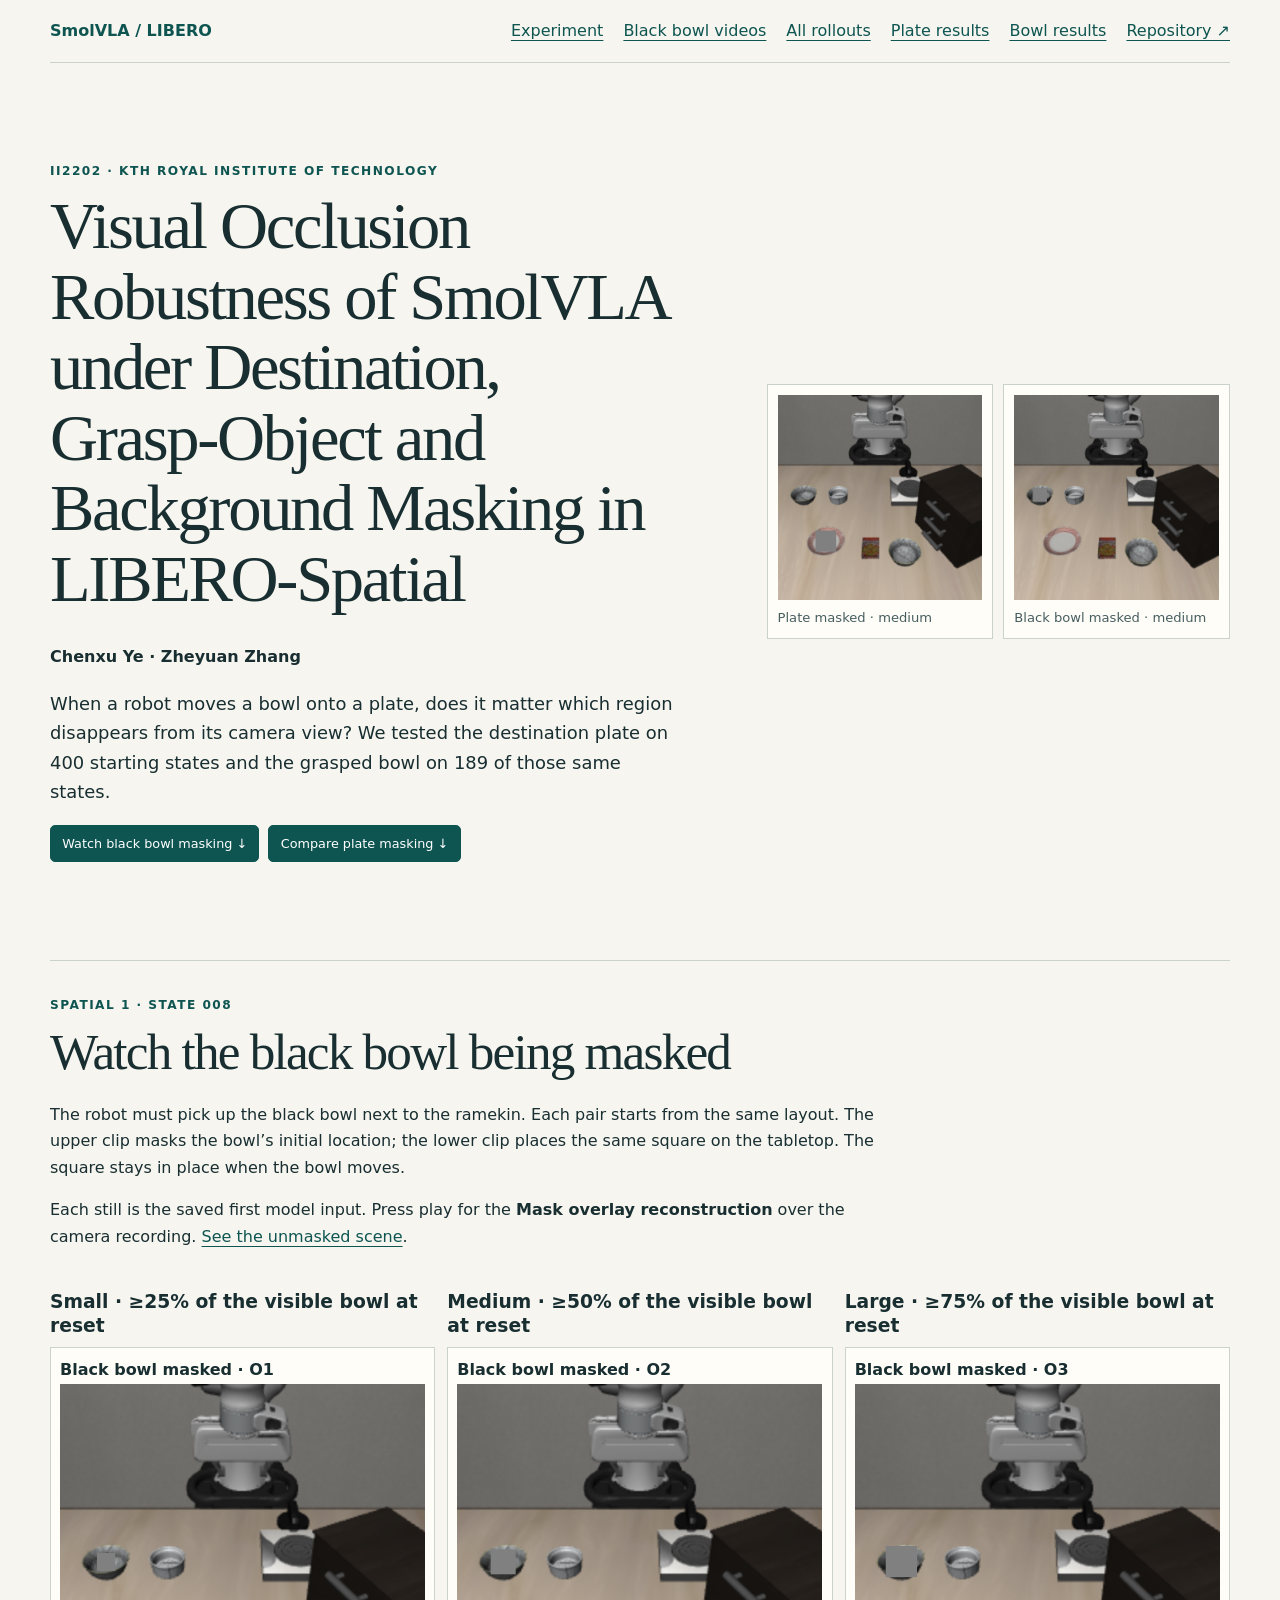
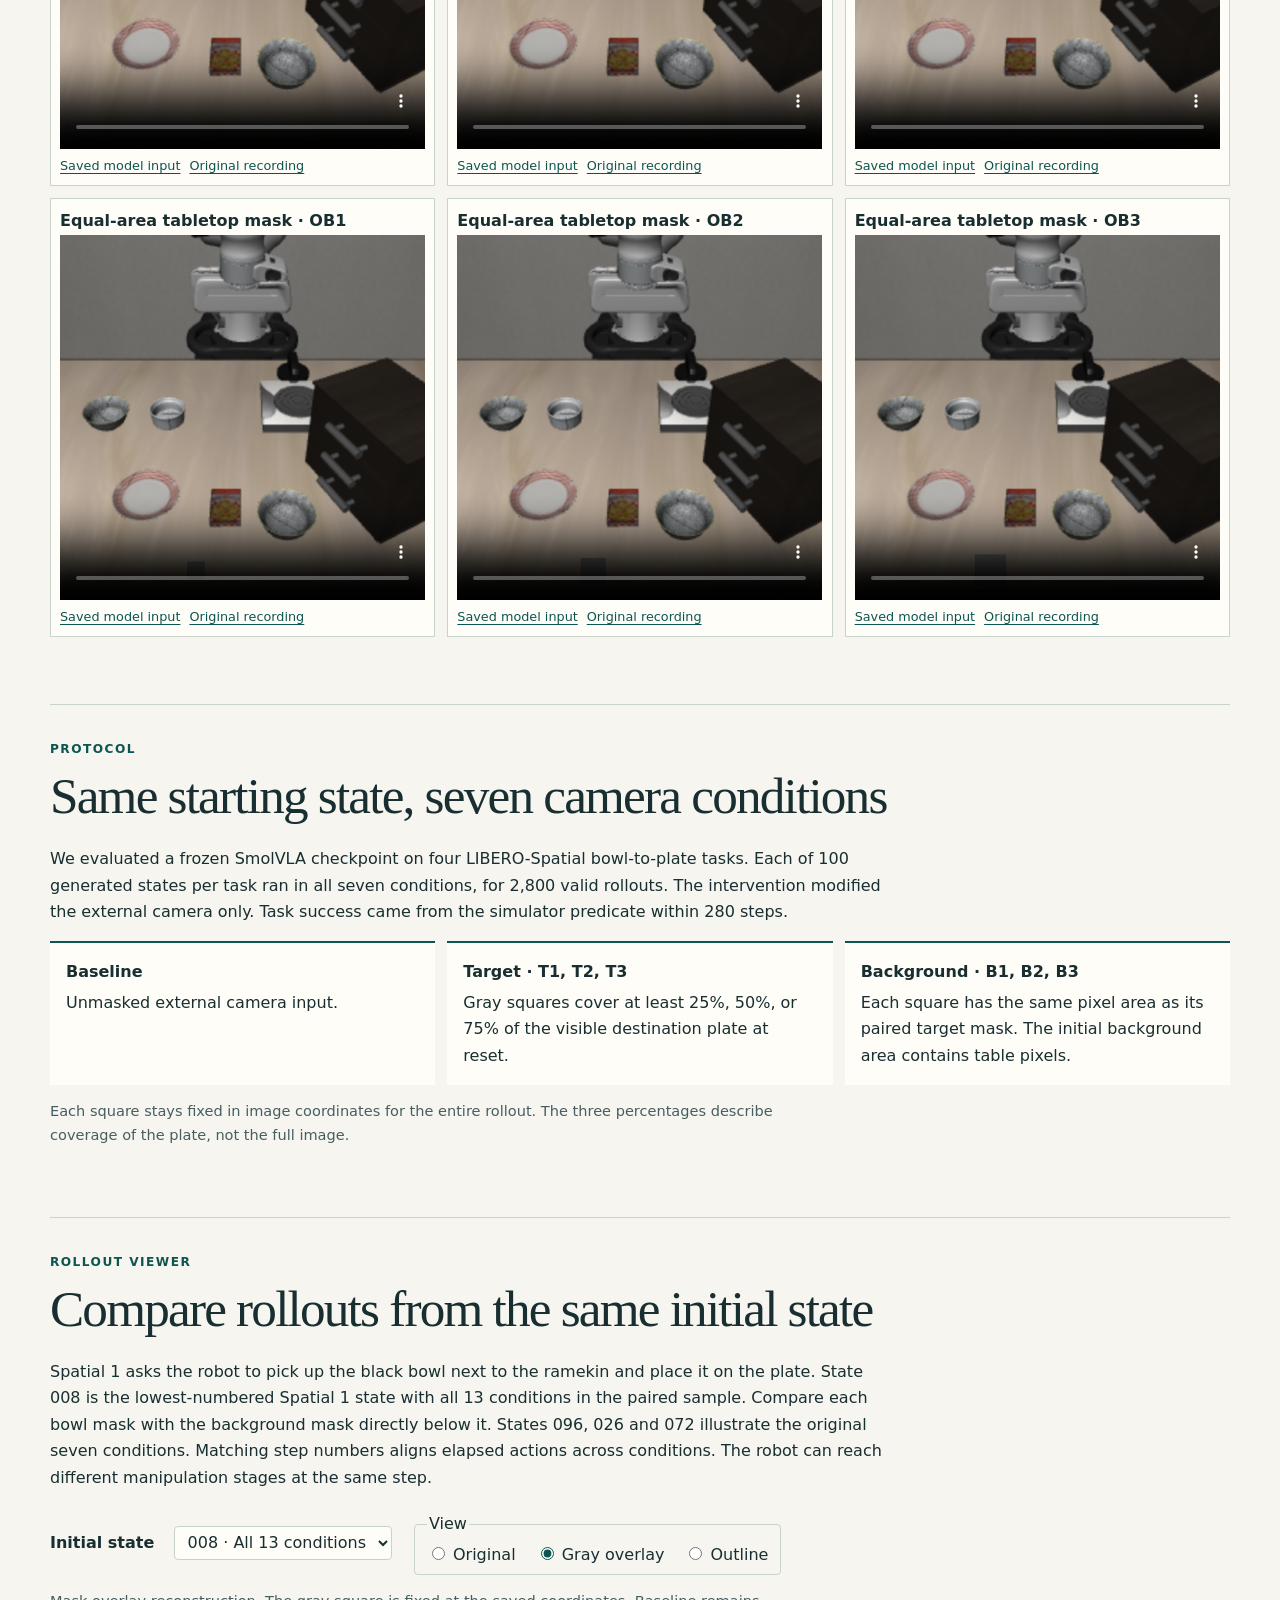
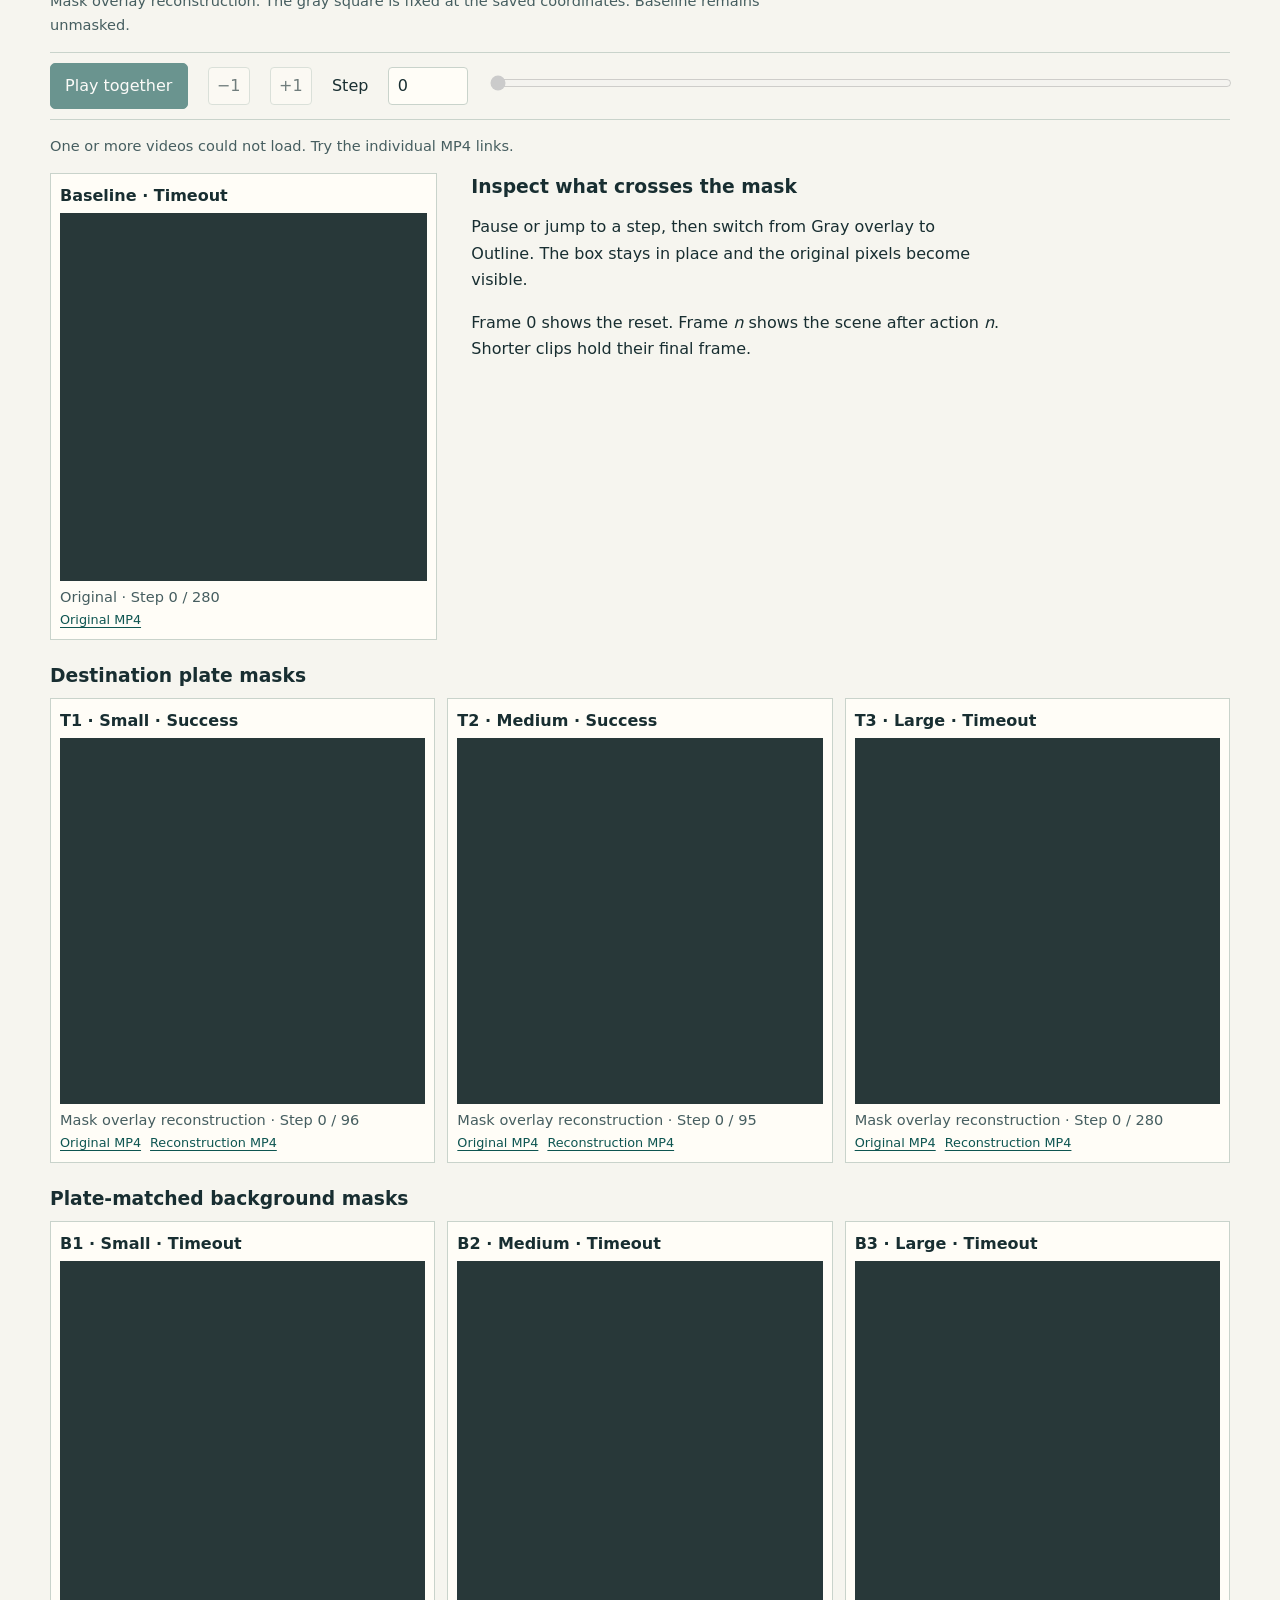
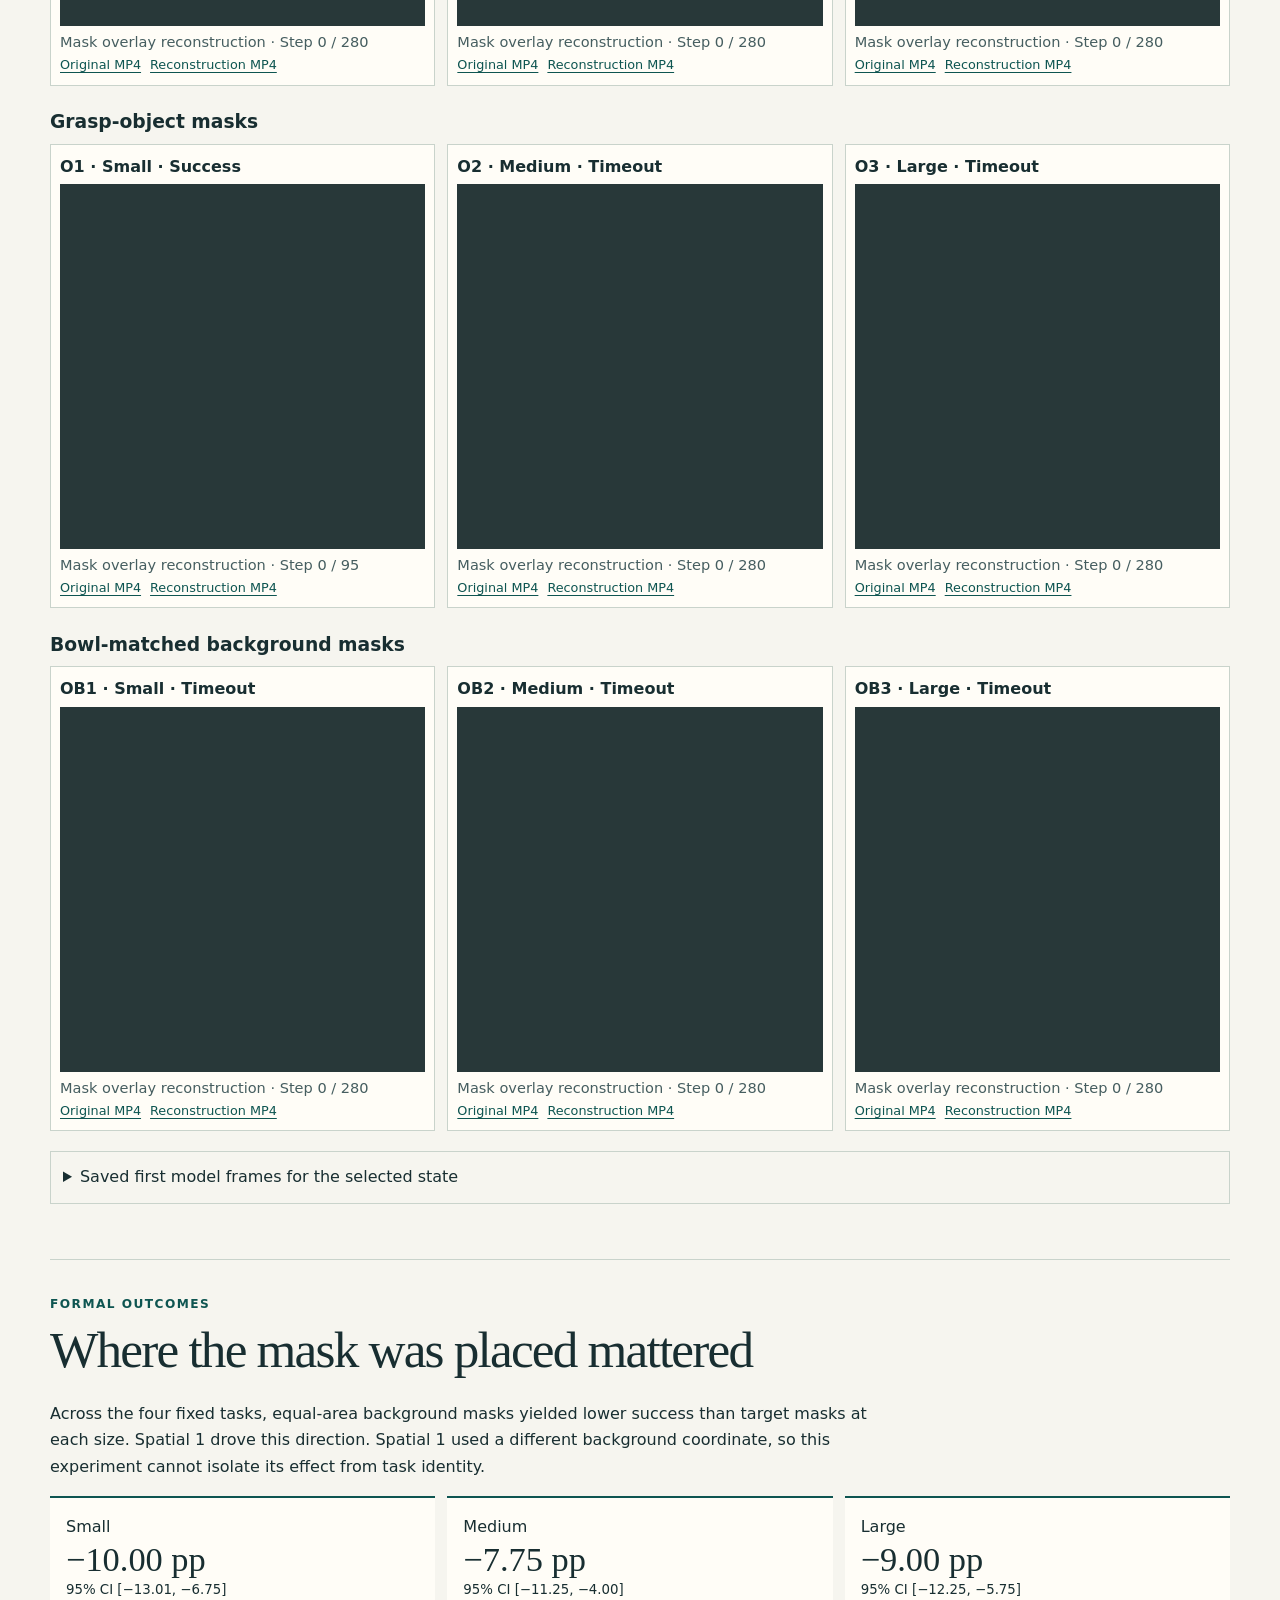
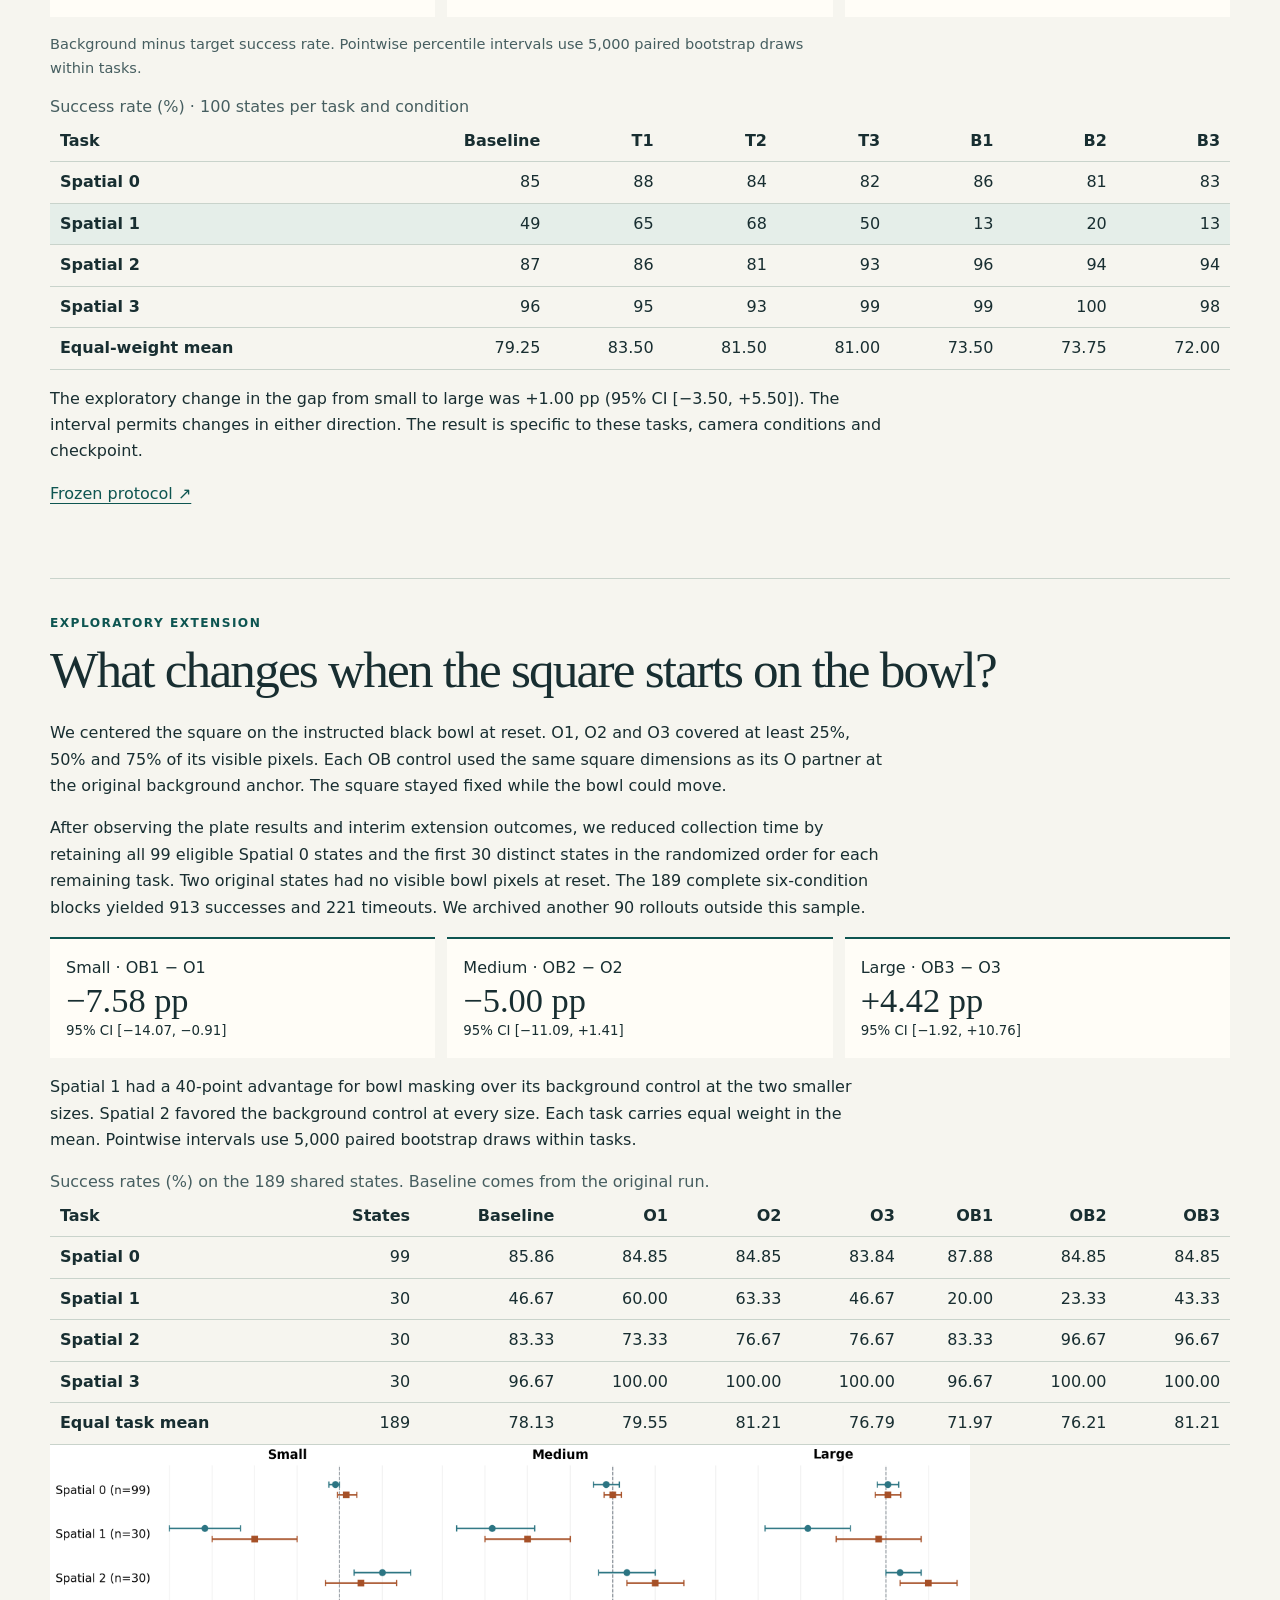
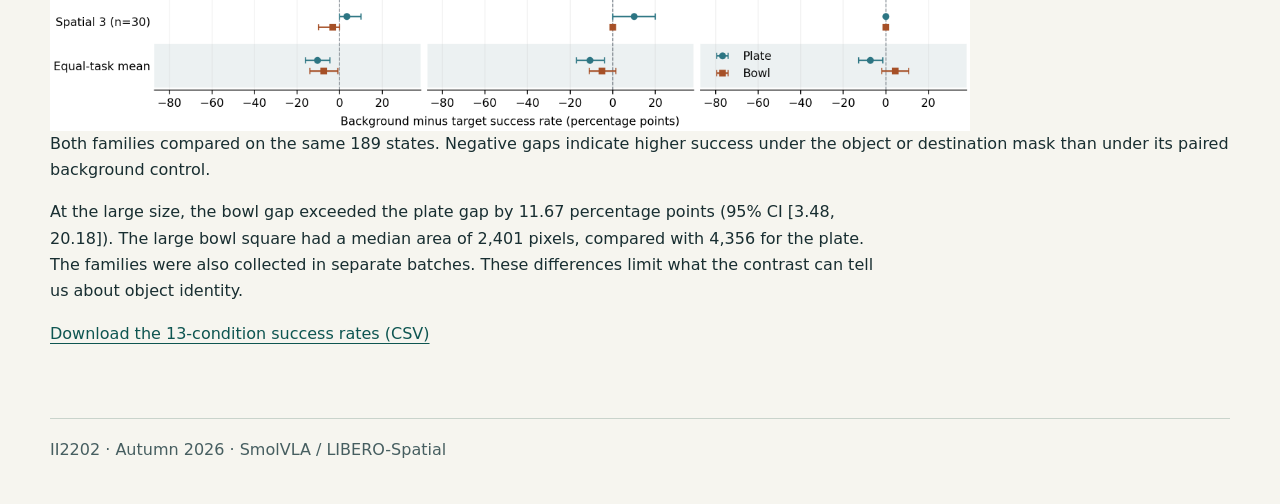
==== commit 33b11610: "Feature black bowl mask recordings alongside plate examples" ====
--- a/docs/project/index.html
+++ b/docs/project/index.html
@@ -10,15 +10,16 @@
 <script src="review.js" defer></script>
 </head>
 <body>
-<header class="wrap masthead"><a href="#" class="brand">SmolVLA / LIBERO</a><nav aria-label="Sections"><a href="#design">Experiment</a><a href="#demos">Rollouts</a><a href="#results">Plate results</a><a href="#extension">Bowl results</a><a href="https://github.com/ZheyuanZeno/vla-study">Repository ↗</a></nav></header>
+<header class="wrap masthead"><a href="#" class="brand">SmolVLA / LIBERO</a><nav aria-label="Sections"><a href="#design">Experiment</a><a href="#black-bowl">Black bowl videos</a><a href="#demos">All rollouts</a><a href="#results">Plate results</a><a href="#extension">Bowl results</a><a href="https://github.com/ZheyuanZeno/vla-study">Repository ↗</a></nav></header>
 <main>
 <section class="hero wrap">
 <div><p class="eyebrow">II2202 · KTH Royal Institute of Technology</p><h1>Visual Occlusion Robustness of SmolVLA under Destination, Grasp-Object and Background Masking in LIBERO-Spatial</h1>
 <p class="authors">Chenxu Ye · Zheyuan Zhang</p>
 <p class="lede">When a robot moves a bowl onto a plate, does it matter which region disappears from its camera view? We tested the destination plate on 400 starting states and the grasped bowl on 189 of those same states.</p>
-<a class="button" href="#demos">Compare the camera conditions ↓</a></div>
-<figure class="hero-image"><img src="media/096/T2-input.png" width="512" height="512" alt="The external model input, with a gray square partially covering the destination plate"><figcaption>Saved external-camera model input · Spatial 1 · medium target mask</figcaption></figure>
+<div class="links"><a class="button" href="#black-bowl">Watch black bowl masking ↓</a><a class="button" href="#demos">Compare plate masking ↓</a></div></div>
+<div class="paired-hero"><figure class="hero-image"><a href="#demos"><img src="media/008/T2-input.png" width="512" height="512" alt="Plate masked, saved external camera input"></a><figcaption>Plate masked · medium</figcaption></figure><figure class="hero-image"><a href="#black-bowl"><img src="media/008/O2-input.png" width="512" height="512" alt="Black bowl masked, saved external camera input"></a><figcaption>Black bowl masked · medium</figcaption></figure></div>
 </section>
+<section class="wrap section" id="black-bowl"><p class="eyebrow">Spatial 1 · State 008</p><h2>Watch the black bowl being masked</h2><p>The robot must pick up the black bowl next to the ramekin. Each pair starts from the same layout. The upper clip masks the bowl’s initial location; the lower clip places the same square on the tabletop. The square stays in place when the bowl moves.</p><p>Each still is the saved first model input. Press play for the <strong>Mask overlay reconstruction</strong> over the camera recording. <a href="media/008/Baseline-input.png">See the unmasked scene</a>.</p><div class="clips bowl-clips"><div><h3>Small · ≥25% of the visible bowl at reset</h3><figure class="frame"><figcaption><strong>Black bowl masked · O1</strong></figcaption><video controls muted playsinline preload="none" width="512" height="512" poster="media/008/O1-input.png" src="media/008/O1-mask-reconstruction.mp4" aria-label="Black bowl masked, Small, mask overlay reconstruction"></video><div class="links"><a href="media/008/O1-input.png">Saved model input</a><a href="media/008/O1-original.mp4">Original recording</a></div></figure><figure class="frame"><figcaption><strong>Equal-area tabletop mask · OB1</strong></figcaption><video controls muted playsinline preload="none" width="512" height="512" poster="media/008/OB1-input.png" src="media/008/OB1-mask-reconstruction.mp4" aria-label="Equal-area tabletop mask, Small, mask overlay reconstruction"></video><div class="links"><a href="media/008/OB1-input.png">Saved model input</a><a href="media/008/OB1-original.mp4">Original recording</a></div></figure></div><div><h3>Medium · ≥50% of the visible bowl at reset</h3><figure class="frame"><figcaption><strong>Black bowl masked · O2</strong></figcaption><video controls muted playsinline preload="none" width="512" height="512" poster="media/008/O2-input.png" src="media/008/O2-mask-reconstruction.mp4" aria-label="Black bowl masked, Medium, mask overlay reconstruction"></video><div class="links"><a href="media/008/O2-input.png">Saved model input</a><a href="media/008/O2-original.mp4">Original recording</a></div></figure><figure class="frame"><figcaption><strong>Equal-area tabletop mask · OB2</strong></figcaption><video controls muted playsinline preload="none" width="512" height="512" poster="media/008/OB2-input.png" src="media/008/OB2-mask-reconstruction.mp4" aria-label="Equal-area tabletop mask, Medium, mask overlay reconstruction"></video><div class="links"><a href="media/008/OB2-input.png">Saved model input</a><a href="media/008/OB2-original.mp4">Original recording</a></div></figure></div><div><h3>Large · ≥75% of the visible bowl at reset</h3><figure class="frame"><figcaption><strong>Black bowl masked · O3</strong></figcaption><video controls muted playsinline preload="none" width="512" height="512" poster="media/008/O3-input.png" src="media/008/O3-mask-reconstruction.mp4" aria-label="Black bowl masked, Large, mask overlay reconstruction"></video><div class="links"><a href="media/008/O3-input.png">Saved model input</a><a href="media/008/O3-original.mp4">Original recording</a></div></figure><figure class="frame"><figcaption><strong>Equal-area tabletop mask · OB3</strong></figcaption><video controls muted playsinline preload="none" width="512" height="512" poster="media/008/OB3-input.png" src="media/008/OB3-mask-reconstruction.mp4" aria-label="Equal-area tabletop mask, Large, mask overlay reconstruction"></video><div class="links"><a href="media/008/OB3-input.png">Saved model input</a><a href="media/008/OB3-original.mp4">Original recording</a></div></figure></div></div></section>
 <section class="wrap section" id="design">
 <p class="eyebrow">Protocol</p><h2>Same starting state, seven camera conditions</h2>
 <p>We evaluated a frozen SmolVLA checkpoint on four LIBERO-Spatial bowl-to-plate tasks. Each of 100 generated states per task ran in all seven conditions, for 2,800 valid rollouts. The intervention modified the external camera only. Task success came from the simulator predicate within 280 steps.</p>
--- a/docs/project/style.css
+++ b/docs/project/style.css
@@ -14,3 +14,5 @@
 .evidence{margin-top:20px;border:1px solid var(--line);padding:12px}.table-scroll{overflow:auto}table{width:100%;border-collapse:collapse;font-variant-numeric:tabular-nums}caption{text-align:left;color:var(--muted)}th,td{padding:.44em .62em;border-bottom:1px solid var(--line);white-space:nowrap;text-align:right}th:first-child{text-align:left}.highlight{background:#e5eee9}footer{border-top:1px solid var(--line);padding:18px 0 40px;color:var(--muted)}
 @media(max-width:700px){.hero,.baseline-grid{grid-template-columns:1fr}.hero-image{max-width:440px}.clips,.initial-grid{grid-template-columns:repeat(2,minmax(0,1fr))}.design,.gaps{grid-template-columns:1fr}}
 @media(max-width:380px){.clips,.initial-grid{grid-template-columns:1fr}}
+
+.paired-hero{display:grid;grid-template-columns:repeat(2,minmax(0,1fr));gap:10px}.bowl-clips .frame{margin-bottom:12px}.bowl-clips video{width:100%;height:auto;display:block}.bowl-clips .links{padding-top:6px}
